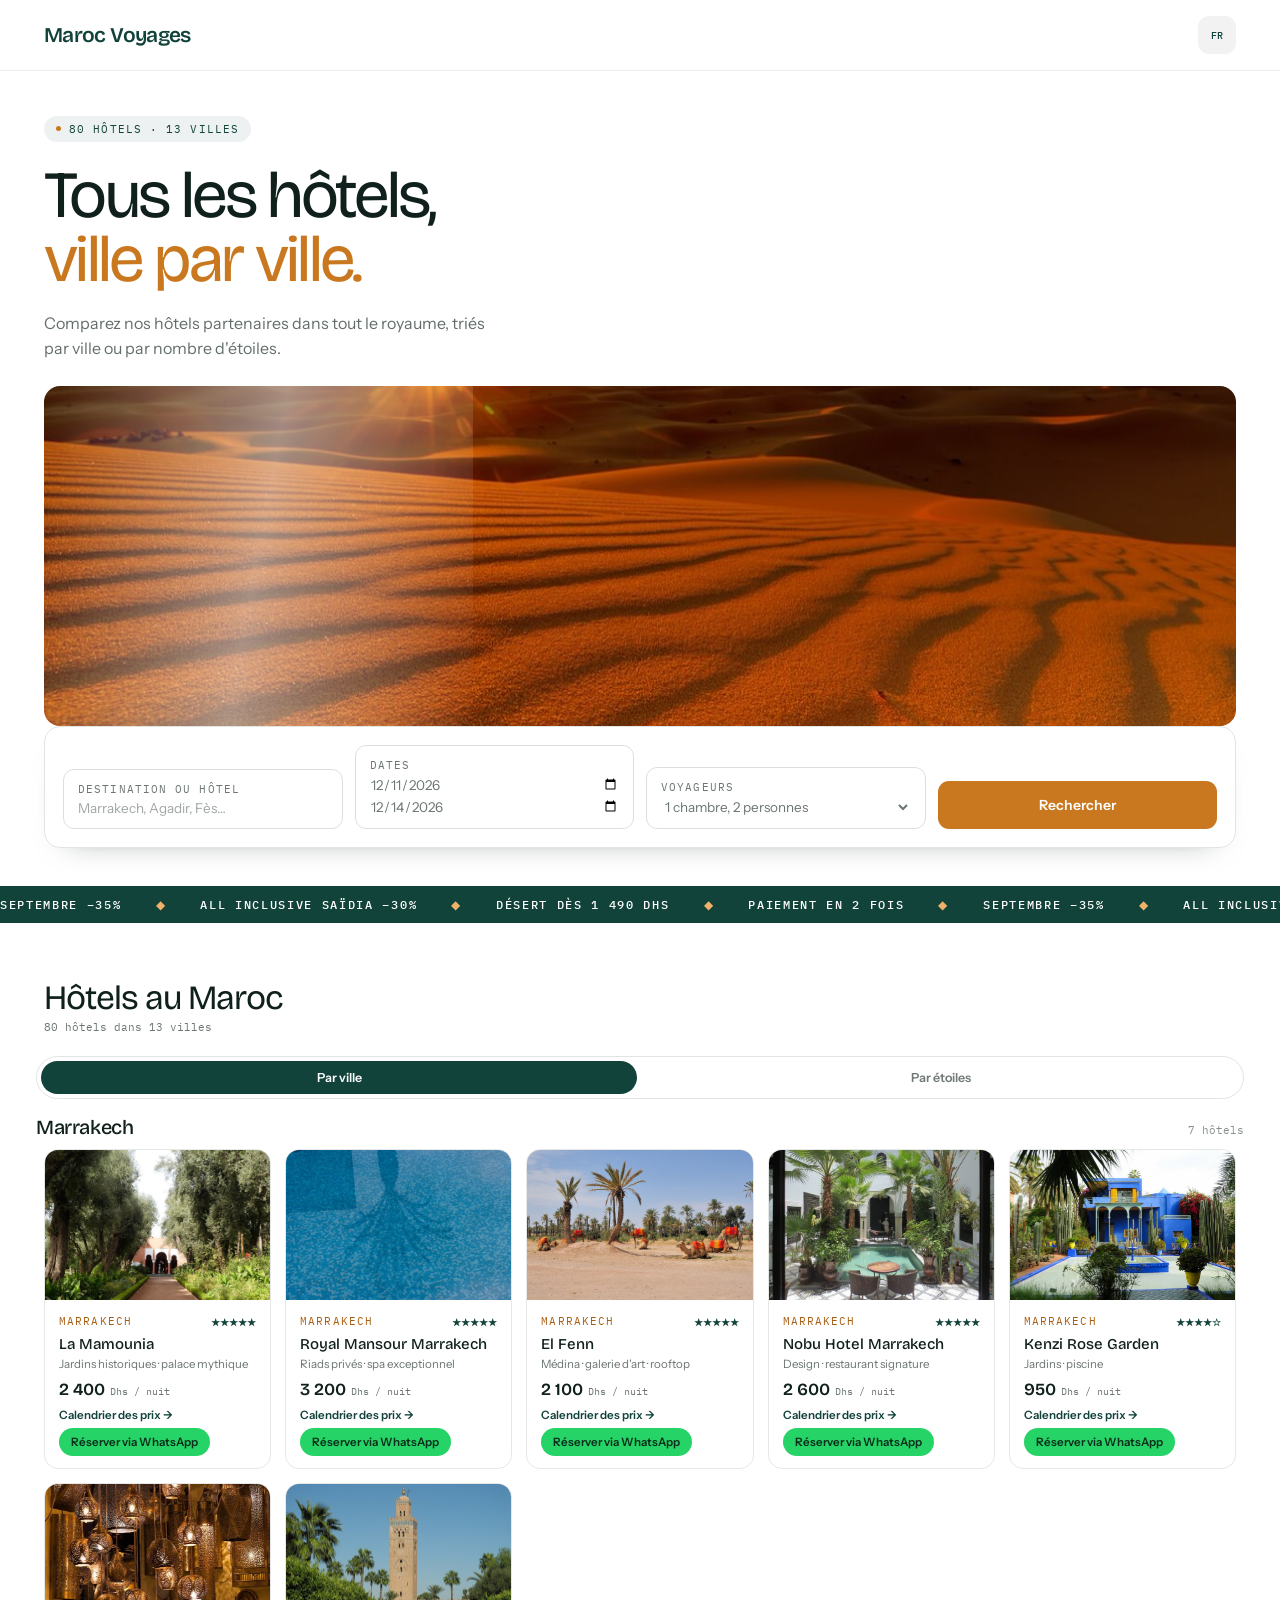
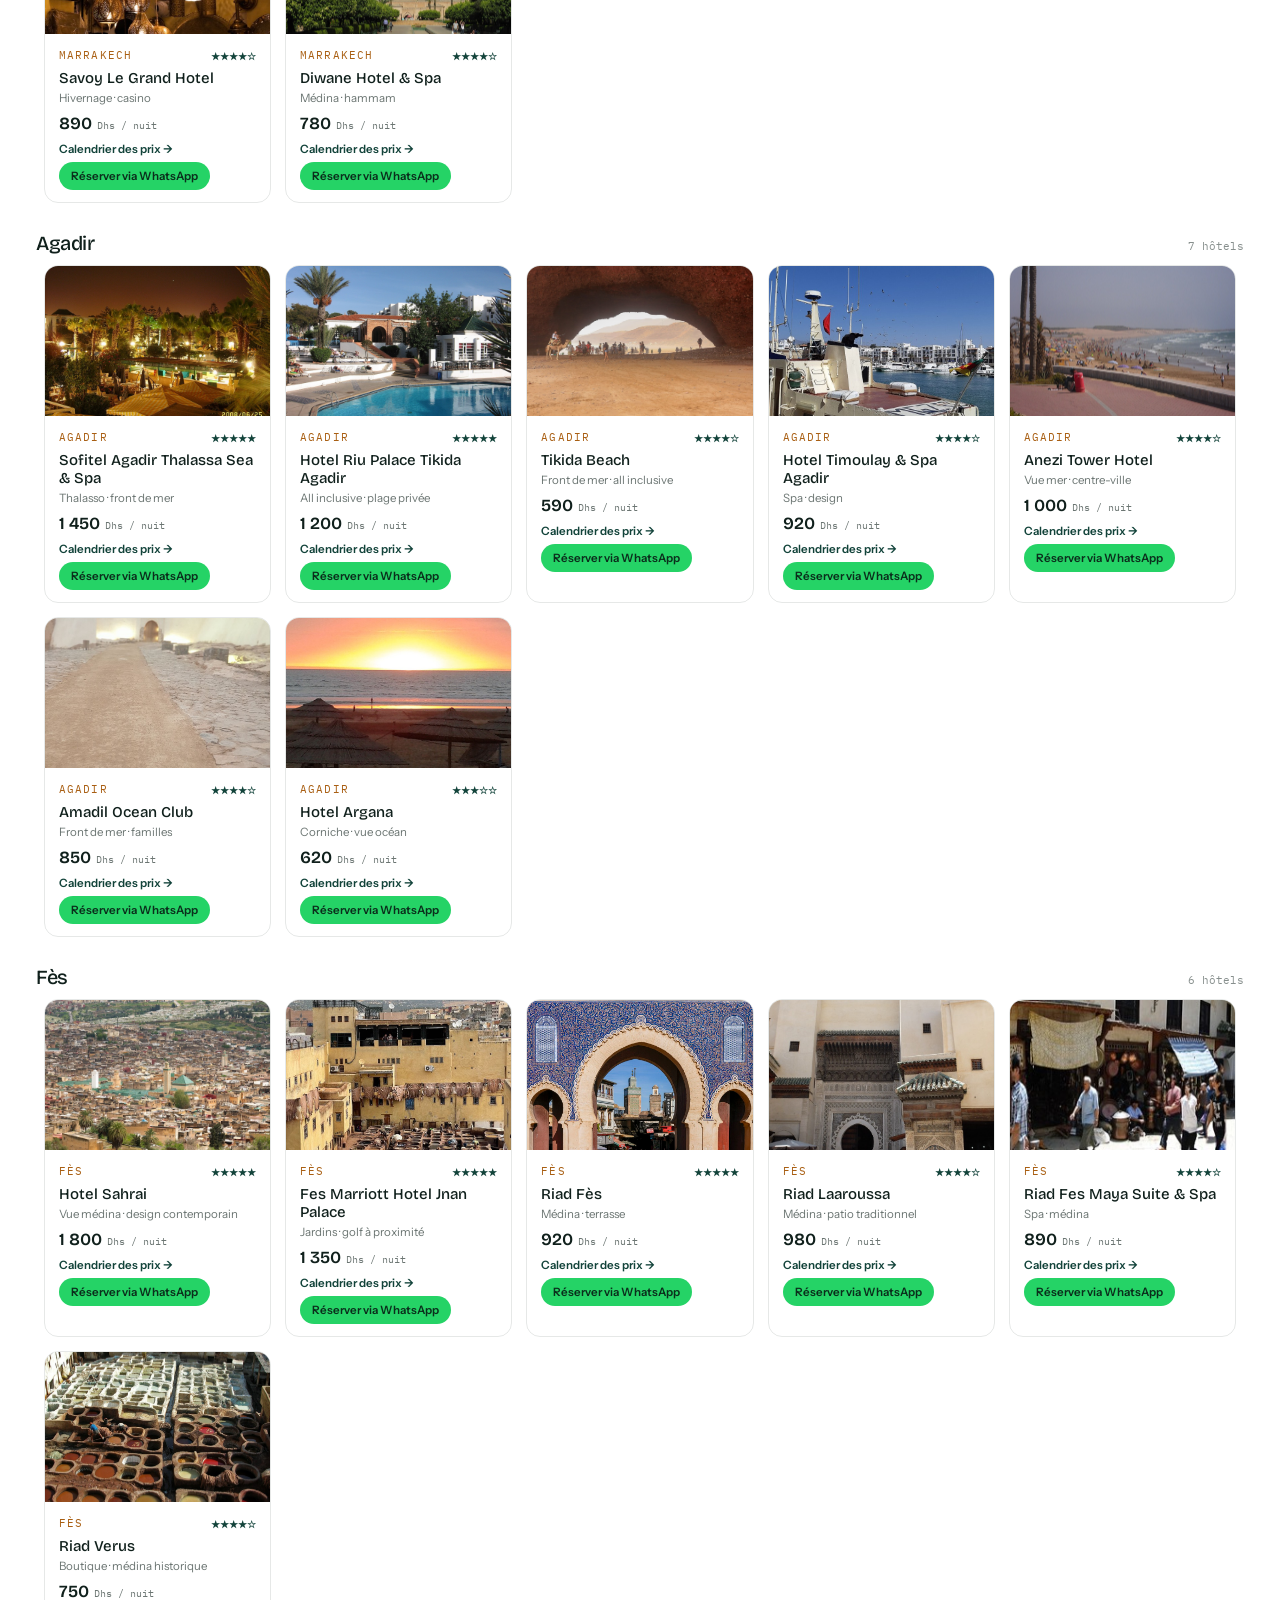
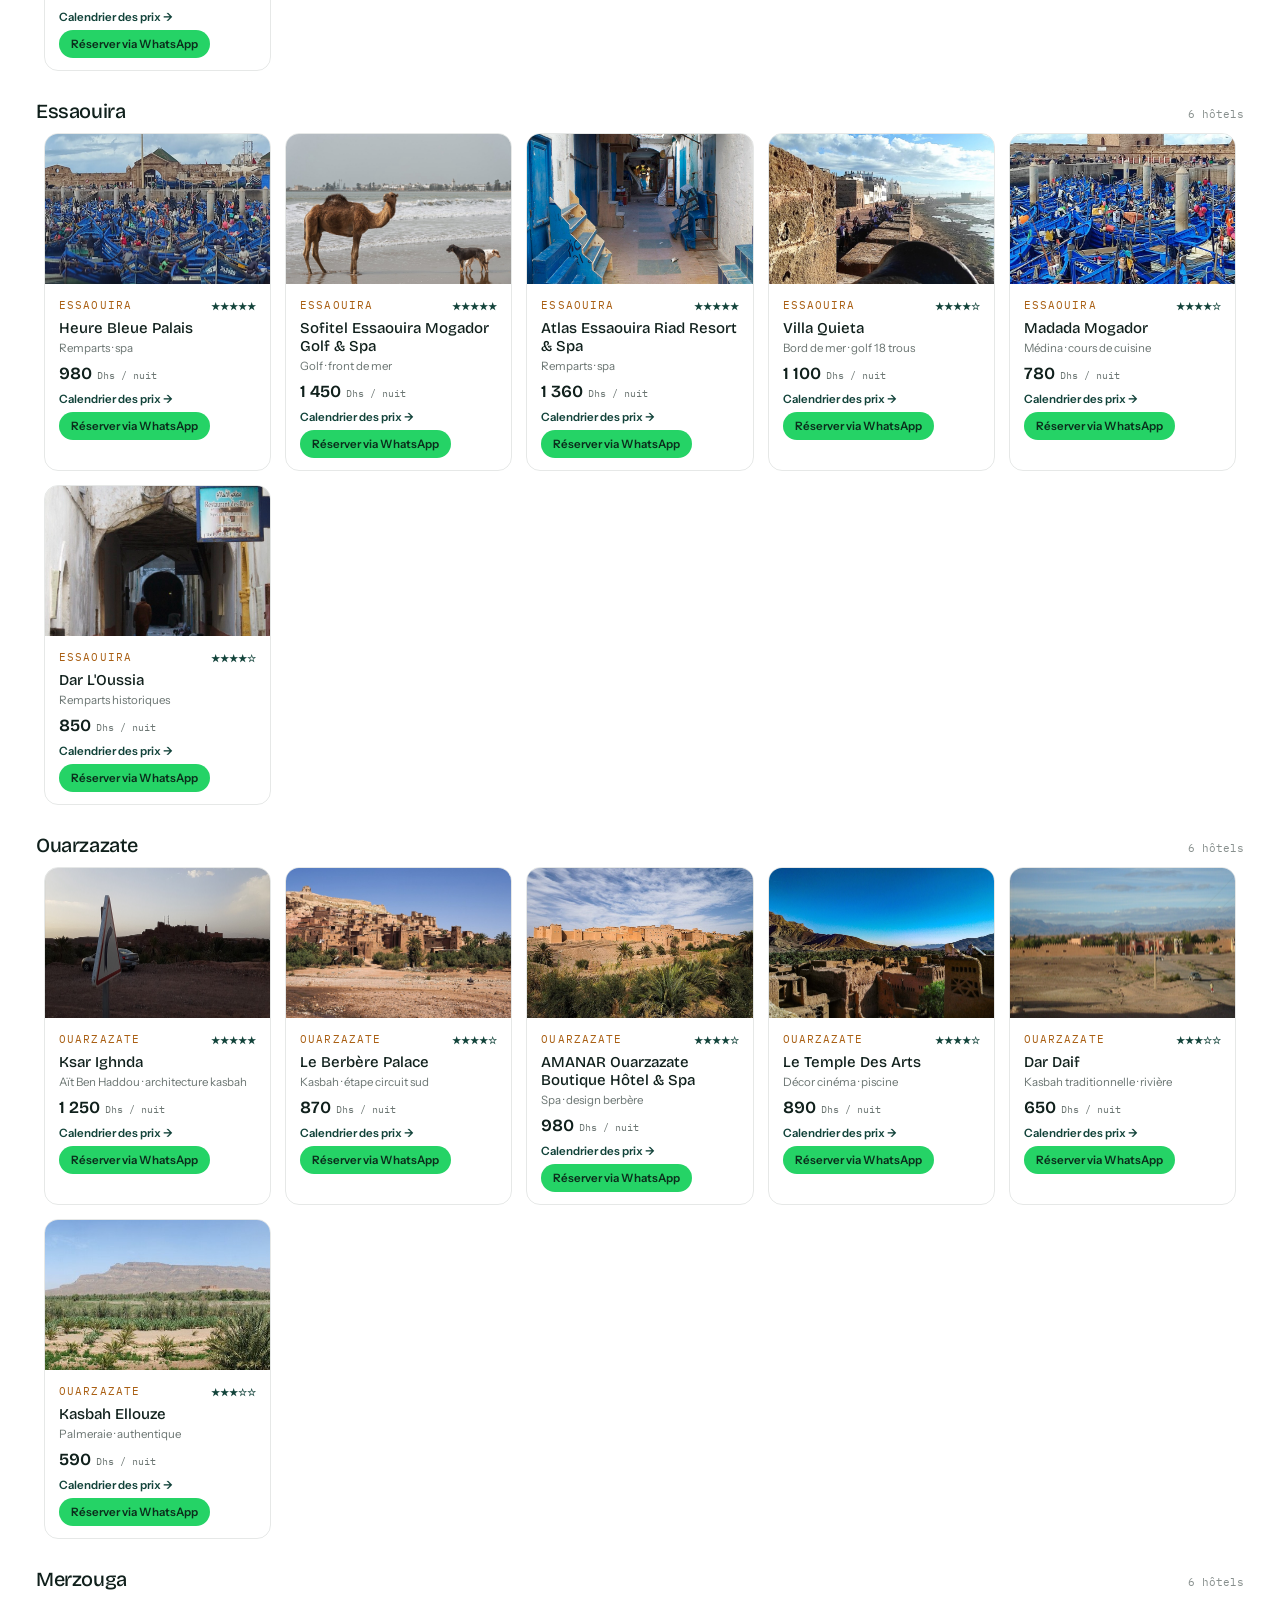
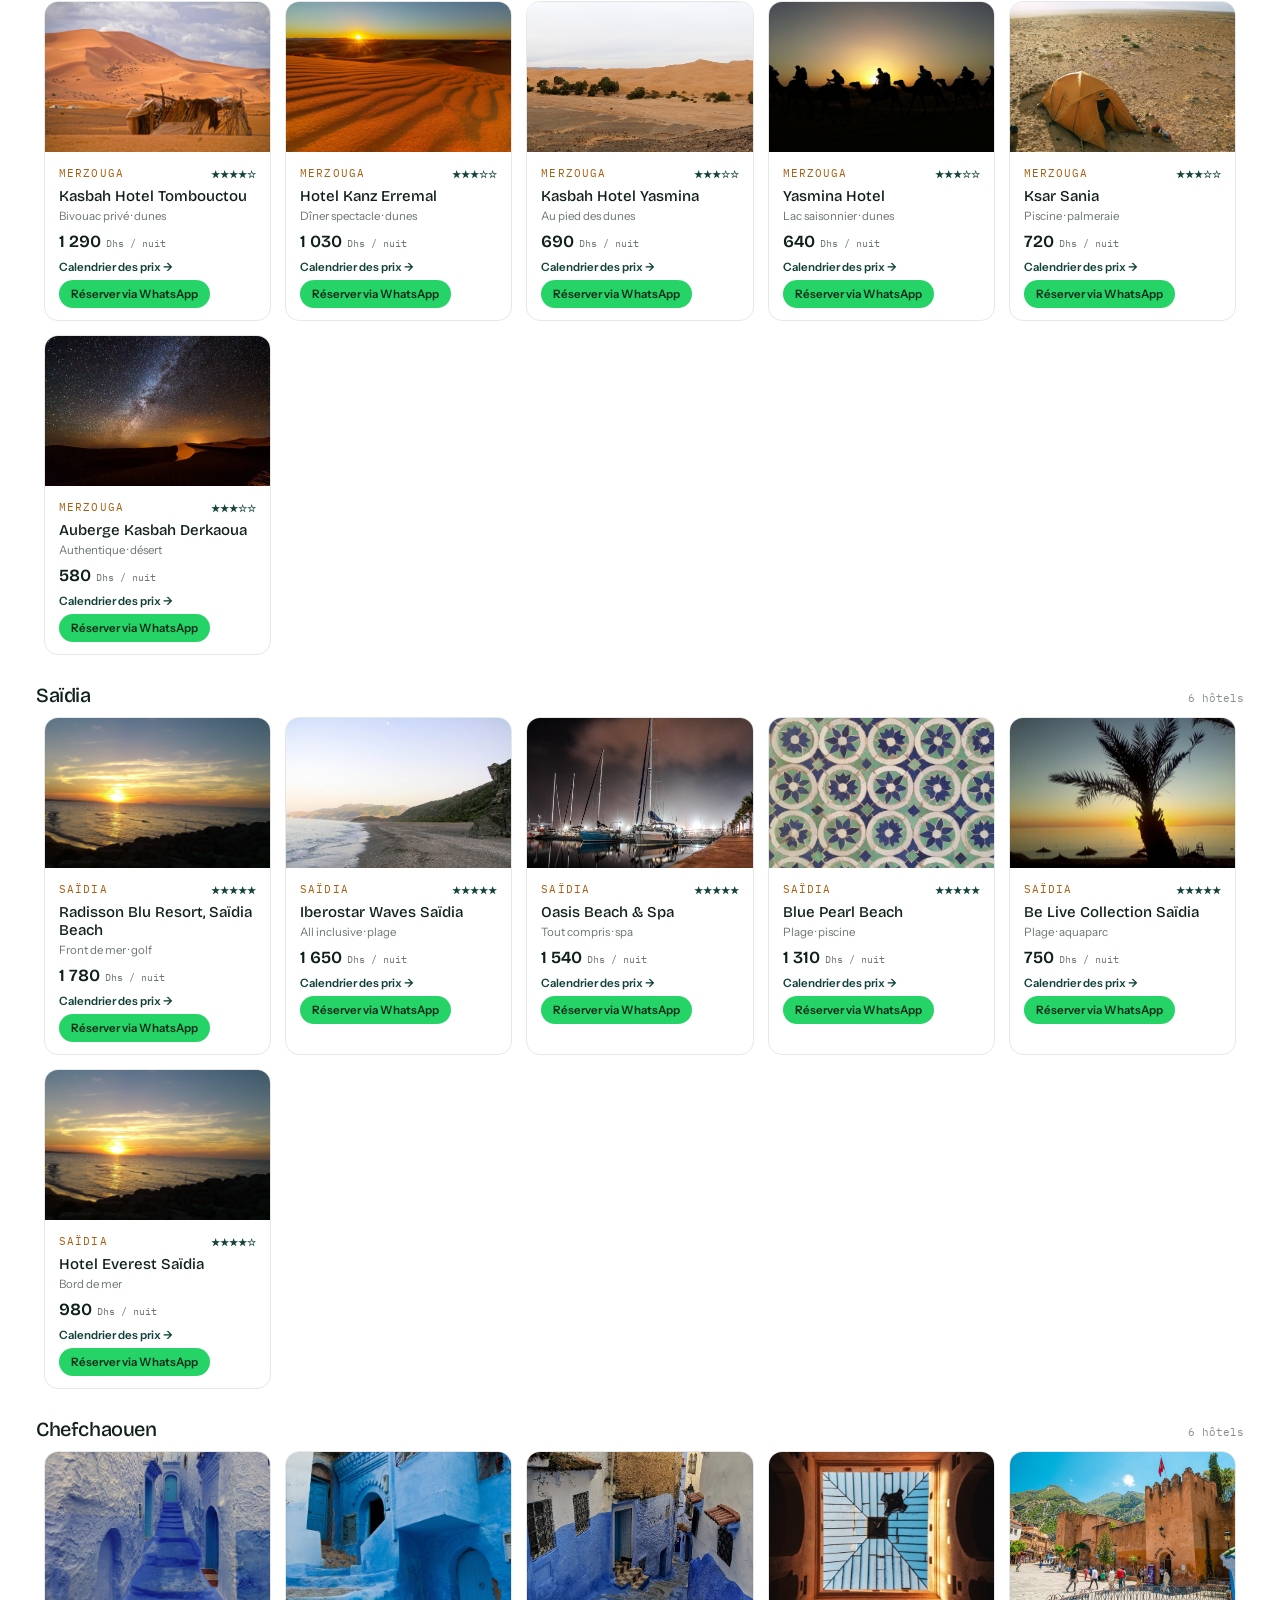
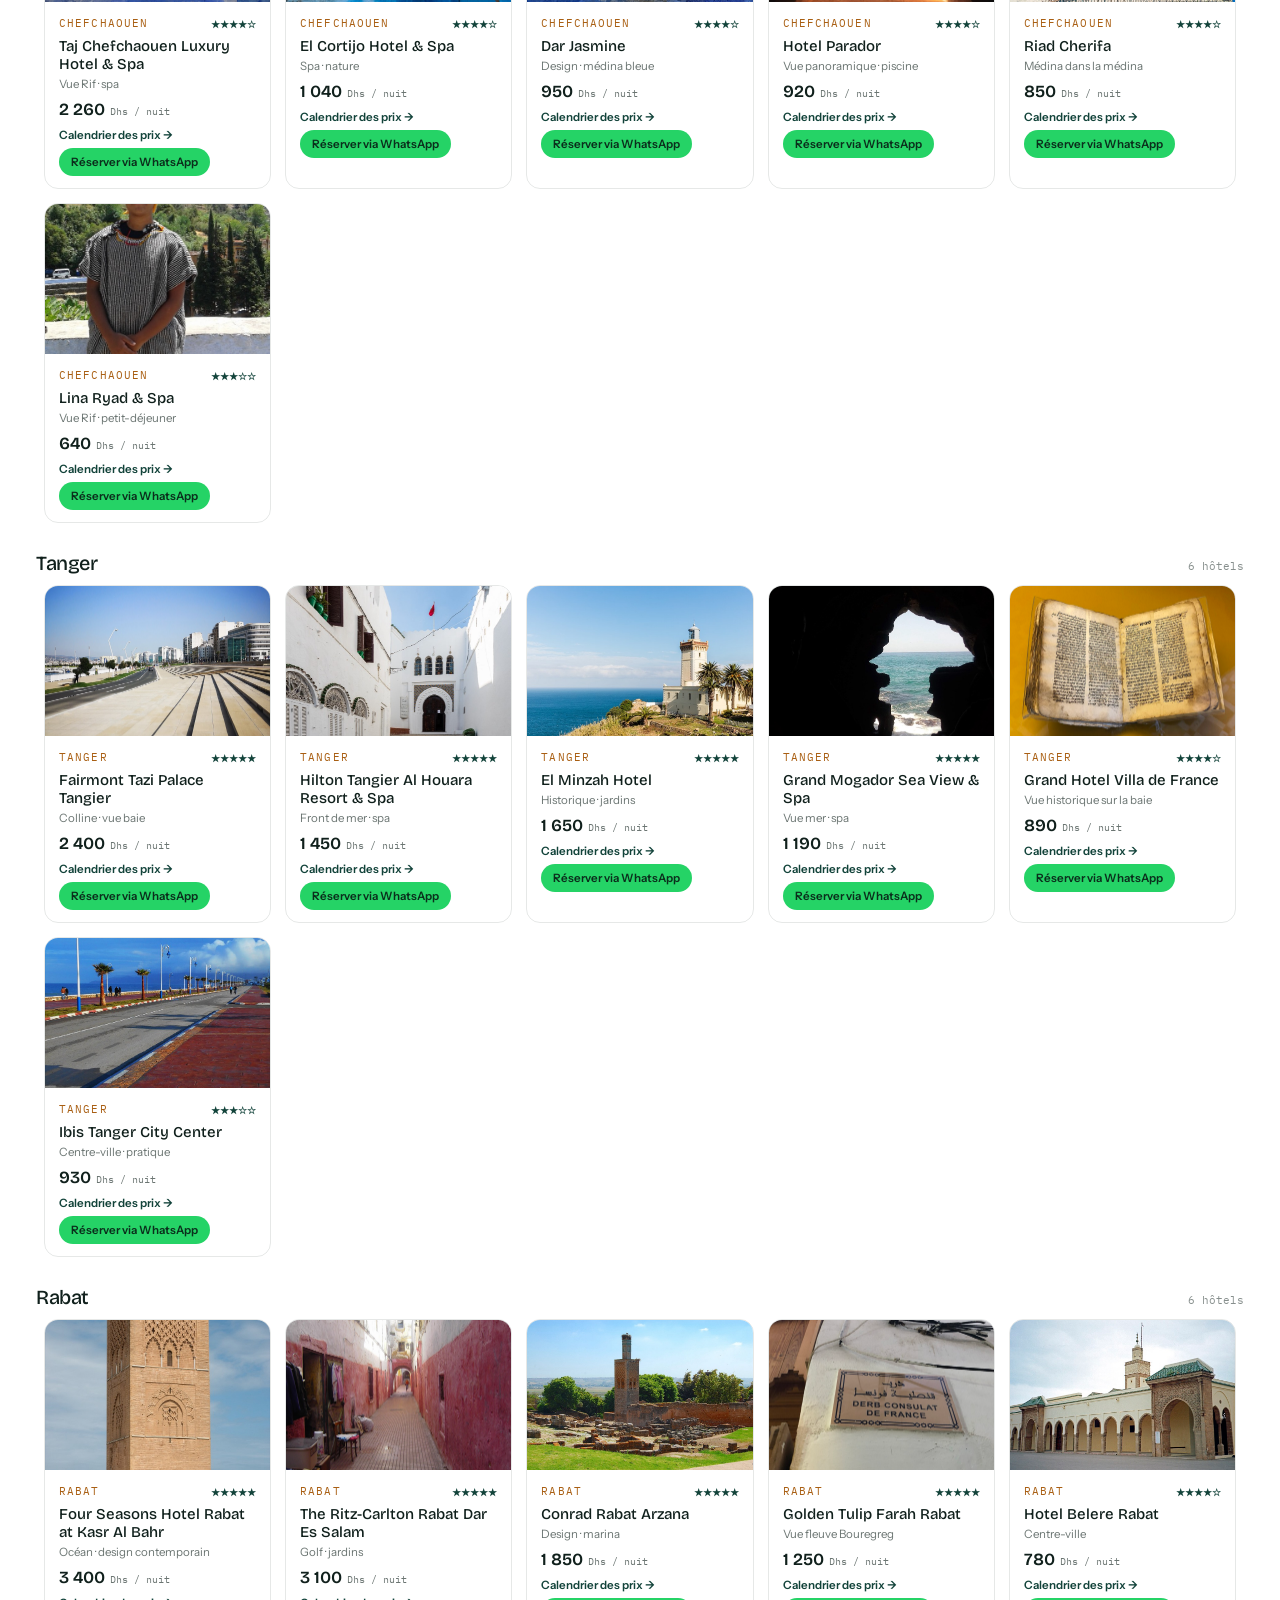
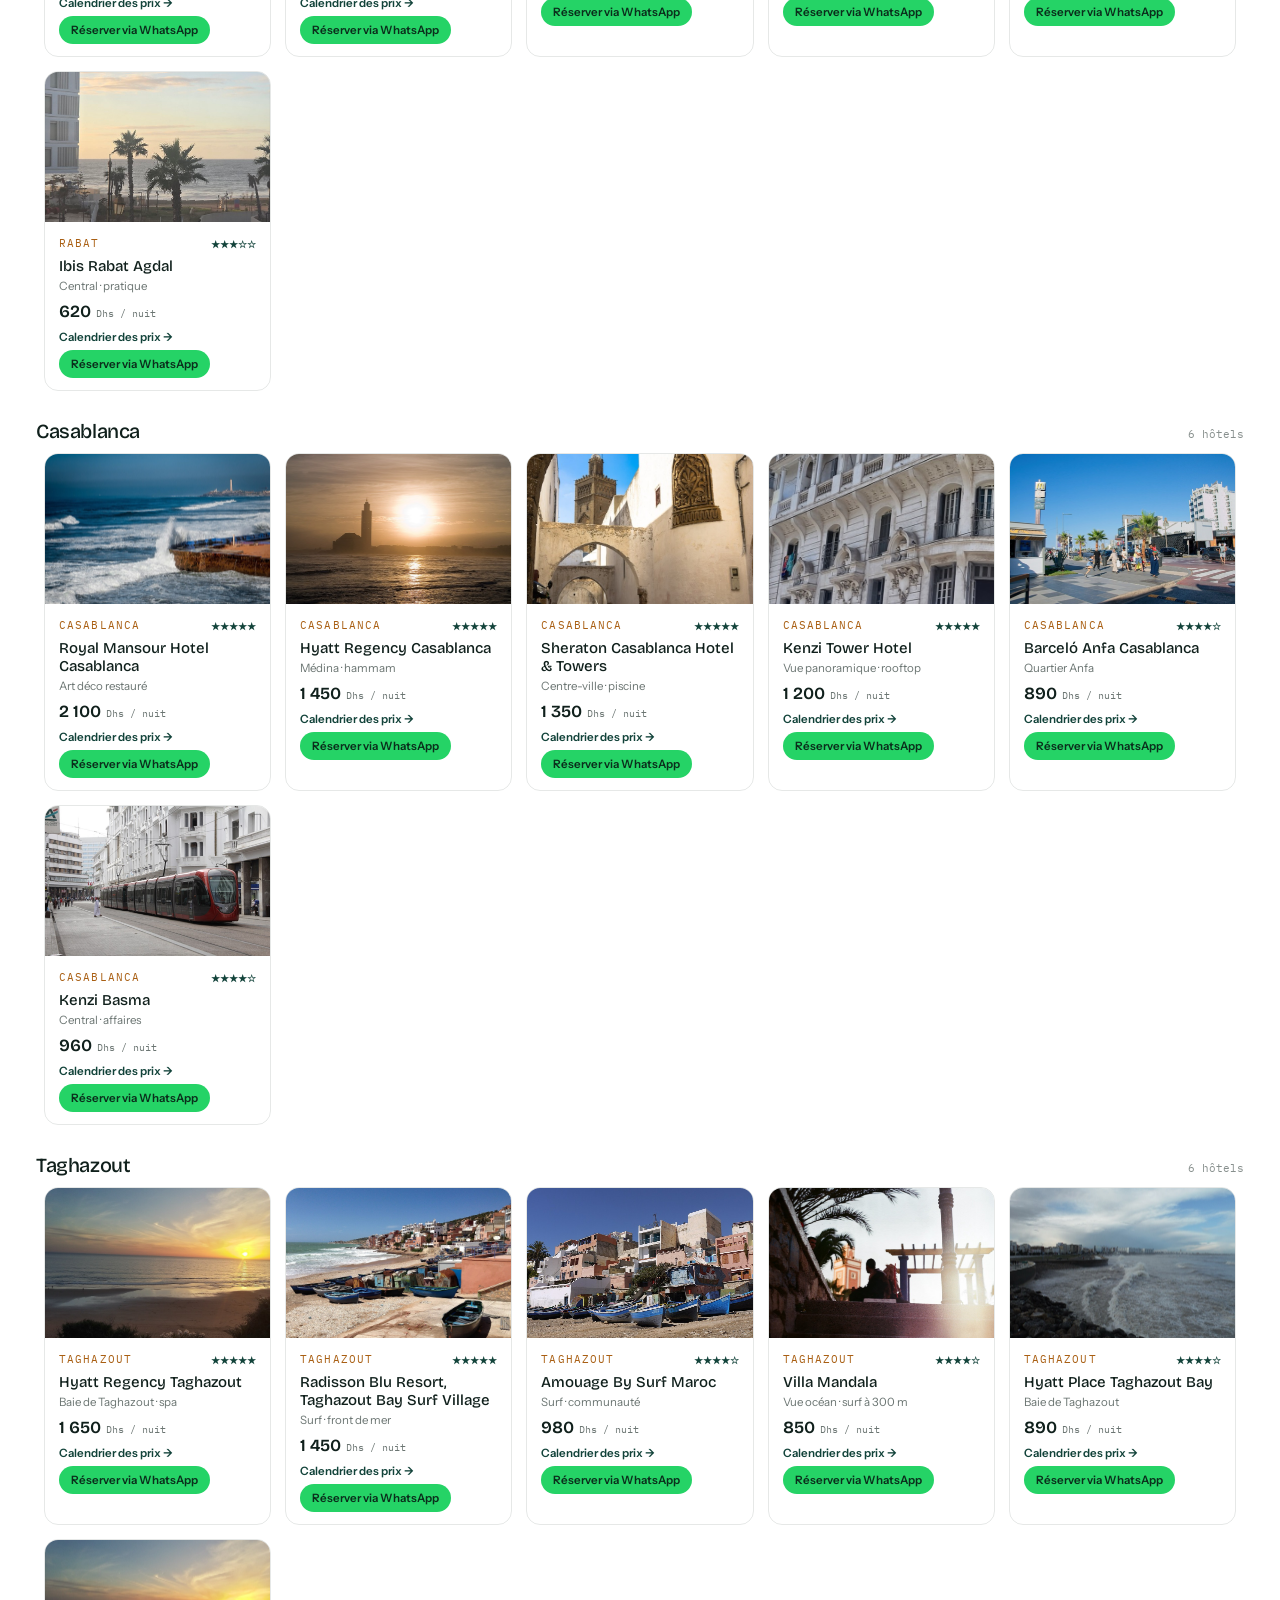
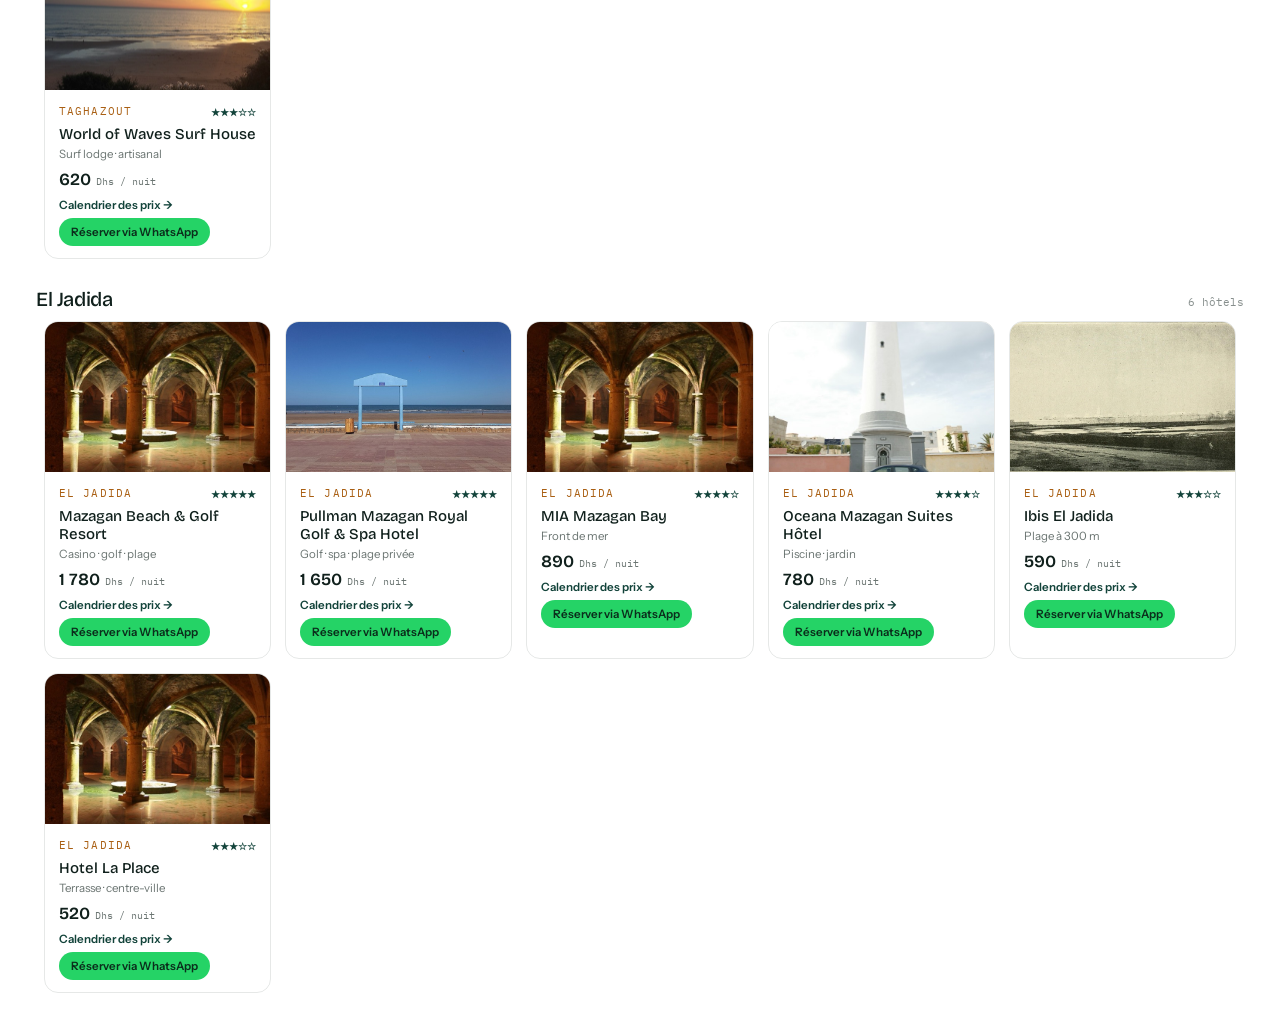
==== hotels.html @ e3467383 "Add standalone hotels catalog page with WhatsApp booking New hotels.html: 80 real hotels across 13 c" ====
<!DOCTYPE html>
<html lang="fr">
<head>
<meta charset="utf-8">
<meta name="viewport" content="width=device-width, initial-scale=1">
<title>Tous les hôtels — Maroc Voyages</title>
<link rel="preconnect" href="https://fonts.googleapis.com">
<link rel="preconnect" href="https://fonts.gstatic.com" crossorigin>
<link href="https://fonts.googleapis.com/css2?family=Bricolage+Grotesque:opsz,wght@12..96,300;12..96,400;12..96,500;12..96,600&family=Instrument+Sans:wght@400;500;600&family=IBM+Plex+Mono:wght@400;500&display=swap" rel="stylesheet">
<link rel="stylesheet" href="./style.css">
</head>
<body>

<div class="page hotels-page">

  <!-- Sticky header -->
  <header class="header">
    <div class="header-row">
      <span class="brand">Maroc Voyages</span>
      <div class="lang-btn">FR</div>
    </div>
  </header>

  <!-- Hero -->
  <section class="hero">
    <div class="badge">
      <span class="dot"></span>80 HÔTELS · 13 VILLES
    </div>
    <h1 class="h1">Tous les hôtels,<br><span class="accent">ville par ville.</span></h1>
    <p class="lead">Comparez nos hôtels partenaires dans tout le royaume, triés par ville ou par nombre d'étoiles.</p>

    <div class="hero-media">
      <img class="ph" src="assets/photos/hero.jpg" alt="Dunes du Sahara au lever du soleil, Erg Chebbi" loading="eager">
      <div class="sheen"></div>
    </div>

    <div class="search-card">
      <div class="search-grid">
        <div class="search-fields">
          <div class="field">
            <div class="label">DESTINATION OU HÔTEL</div>
            <input class="value search-input" id="searchInput" type="text" placeholder="Marrakech, Agadir, Fès…" autocomplete="off">
          </div>
          <div class="field">
            <div class="label">DATES</div>
            <div class="date-range">
              <input class="value date-input" id="dateIn" type="date" aria-label="Date d'arrivée">
              <input class="value date-input" id="dateOut" type="date" aria-label="Date de départ">
            </div>
          </div>
          <div class="field">
            <div class="label">VOYAGEURS</div>
            <select class="value search-select" id="travelersSelect">
              <option value="1-1">1 chambre, 1 personne</option>
              <option value="1-2" selected>1 chambre, 2 personnes</option>
              <option value="1-3">1 chambre, 3 personnes</option>
              <option value="1-4">1 chambre, 4 personnes</option>
              <option value="2-4">2 chambres, 4 personnes</option>
              <option value="2-6">2 chambres, 6 personnes</option>
              <option value="3-6">3 chambres, 6 personnes</option>
            </select>
          </div>
        </div>
        <div class="btn-primary search-btn" id="searchBtn">Rechercher</div>
      </div>
    </div>
  </section>

  <!-- Marquee -->
  <div class="marquee">
    <div class="marquee-track">
      <span>SEPTEMBRE −35%</span><span class="dia">◆</span><span>ALL INCLUSIVE SAÏDIA −30%</span><span class="dia">◆</span><span>DÉSERT DÈS 1 490 DHS</span><span class="dia">◆</span><span>PAIEMENT EN 2 FOIS</span><span class="dia">◆</span>
      <span>SEPTEMBRE −35%</span><span class="dia">◆</span><span>ALL INCLUSIVE SAÏDIA −30%</span><span class="dia">◆</span><span>DÉSERT DÈS 1 490 DHS</span><span class="dia">◆</span><span>PAIEMENT EN 2 FOIS</span><span class="dia">◆</span>
    </div>
  </div>

  <!-- Hotels -->
  <section class="section section--flush">
    <div class="section-head section-head--col">
      <h2 class="h2 h2--tight">Hôtels au Maroc</h2>
      <span class="sub-mono" id="hotelsCount"></span>
    </div>

    <div class="sort-row">
      <div class="sort-toggle" id="sortToggle">
        <div class="sort-btn active" data-sort="city">Par ville</div>
        <div class="sort-btn" data-sort="stars">Par étoiles</div>
      </div>
    </div>

    <div id="hotelsContainer"></div>
  </section>

  <!-- Price calendar modal -->
  <div class="cal-overlay" id="calOverlay" hidden>
    <div class="cal-modal">
      <div class="cal-modal-top">
        <div class="cal-handle-row"><span class="cal-handle"></span></div>
        <div class="cal-header">
          <div>
            <div class="cal-hotel-name" id="calHotelName"></div>
            <div class="cal-hotel-sub" id="calHotelSub"></div>
          </div>
          <button class="sheet-close" id="calClose" aria-label="Fermer">×</button>
        </div>
        <div class="cal-legend">
          <span><i class="cal-dot low"></i>Bas</span>
          <span><i class="cal-dot mid"></i>Normal</span>
          <span><i class="cal-dot high"></i>Haut</span>
        </div>
        <div class="cal-hint">Touchez une date pour réserver via WhatsApp</div>
      </div>
      <div class="cal-body" id="calBody"></div>
    </div>
  </div>

</div>

<script src="./hotels.js"></script>
</body>
</html>
---- style.css ----
:root {
  --ink: #10201c;
  --green: #12433a;
  --orange: #c9781f;
  --orange-deep: #a95f13;
  --orange-light: #f0b268;
  --whatsapp: #25d366;
  --whatsapp-ink: #0b2e1c;
  --sand: #f6f4ef;
  --footer-bg: #10201c;
}

* { box-sizing: border-box; }

.desktop-only { display: none; }

body {
  margin: 0;
  background: #fff;
  font-family: 'Instrument Sans', system-ui, sans-serif;
  color: var(--ink);
  -webkit-font-smoothing: antialiased;
}

::-webkit-scrollbar { display: none; }

a { color: var(--green); text-decoration: none; }
a:hover { color: var(--orange); }

@keyframes mqx { from { transform: translateX(0); } to { transform: translateX(-50%); } }
@keyframes sheen {
  0% { transform: translateX(-130%) skewX(-16deg); opacity: 0; }
  20% { opacity: .8; }
  55%, 100% { transform: translateX(150%) skewX(-16deg); opacity: 0; }
}
@keyframes pulsedot { 0%, 100% { opacity: .25; } 50% { opacity: 1; } }
@keyframes sheetup { from { transform: translateY(100%); } to { transform: translateY(0); } }

.page {
  max-width: 430px;
  margin: 0 auto;
  min-height: 100vh;
  position: relative;
  padding-bottom: 76px;
  overflow-x: hidden;
}

/* ---------- photo tiles ---------- */
.ph {
  width: 100%;
  height: 100%;
  object-fit: cover;
  display: block;
  background: #e4dbc7;
}

/* ---------- header ---------- */
.header {
  position: sticky;
  top: 0;
  z-index: 30;
  background: rgba(255, 255, 255, .95);
  backdrop-filter: blur(14px);
  border-bottom: 1px solid rgba(16, 32, 28, .08);
}
.header-row {
  display: flex;
  align-items: center;
  justify-content: space-between;
  padding: 12px 16px;
}
.icon-btn {
  width: 38px;
  height: 38px;
  border-radius: 11px;
  background: rgba(16, 32, 28, .06);
  border: 0;
  display: flex;
  flex-direction: column;
  gap: 4px;
  align-items: center;
  justify-content: center;
  cursor: pointer;
  padding: 0;
}
.icon-btn span {
  width: 16px;
  height: 1.5px;
  background: var(--ink);
  display: block;
}
.brand {
  font: 600 17px 'Bricolage Grotesque', sans-serif;
  letter-spacing: -.03em;
  color: var(--green);
}
.lang-btn {
  width: 38px;
  height: 38px;
  border-radius: 11px;
  background: rgba(16, 32, 28, .06);
  display: flex;
  align-items: center;
  justify-content: center;
  font: 500 10px 'IBM Plex Mono', monospace;
  color: var(--green);
}
.nav-panel {
  padding: 4px 16px 16px;
  display: flex;
  flex-direction: column;
  gap: 2px;
  border-top: 1px solid rgba(16, 32, 28, .07);
}
.nav-panel[hidden] { display: none; }
.nav-item {
  display: flex;
  justify-content: space-between;
  align-items: center;
  padding: 14px 0;
  border-bottom: 1px solid rgba(16, 32, 28, .07);
  cursor: pointer;
}
.nav-item span.label { font: 500 16px 'Bricolage Grotesque', sans-serif; }
.nav-item span.n { font: 400 11px 'IBM Plex Mono', monospace; color: var(--orange); }
.nav-phone-row { display: flex; gap: 8px; padding-top: 14px; }
.nav-phone {
  flex: 1;
  text-align: center;
  padding: 13px;
  border-radius: 12px;
  background: var(--green);
  color: #fff;
  font: 600 13px 'Instrument Sans', sans-serif;
}

/* ---------- hero ---------- */
.hero { padding: 22px 16px 18px; }
.badge {
  display: inline-flex;
  align-items: center;
  gap: 8px;
  padding: 6px 12px;
  border-radius: 999px;
  background: rgba(18, 67, 58, .07);
  font: 400 11px 'IBM Plex Mono', monospace;
  letter-spacing: .1em;
  color: var(--green);
  margin-bottom: 16px;
}
.badge .dot {
  width: 5px;
  height: 5px;
  border-radius: 50%;
  background: var(--orange);
  animation: pulsedot 2.4s ease-in-out infinite;
}
.h1 {
  font: 400 38px/1.0 'Bricolage Grotesque', sans-serif;
  letter-spacing: -.04em;
  margin: 0 0 12px;
}
.h1 .accent { color: var(--orange); }
.lead {
  font: 400 14.5px/1.6 'Instrument Sans', sans-serif;
  color: rgba(16, 32, 28, .65);
  margin: 0 0 16px;
}
.hero-media {
  height: 200px;
  border-radius: 16px;
  overflow: hidden;
  position: relative;
  margin-bottom: 16px;
}
.sheen {
  position: absolute;
  inset: 0;
  overflow: hidden;
  pointer-events: none;
  border-radius: 16px;
}
.sheen::before {
  content: '';
  position: absolute;
  top: 0;
  bottom: 0;
  width: 36%;
  background: linear-gradient(100deg, transparent, rgba(255, 255, 255, .5), transparent);
  animation: sheen 9s ease-in-out infinite;
}

.search-card {
  border: 1px solid rgba(16, 32, 28, .12);
  border-radius: 16px;
  padding: 14px;
  box-shadow: 0 14px 30px -24px rgba(16, 32, 28, .5);
}
.tabs {
  display: flex;
  gap: 6px;
  margin-bottom: 12px;
  overflow-x: auto;
}
.tab {
  flex: none;
  padding: 10px 16px;
  border-radius: 999px;
  cursor: pointer;
  white-space: nowrap;
  font: 600 12.5px 'Instrument Sans', sans-serif;
  background: rgba(16, 32, 28, .06);
  color: rgba(16, 32, 28, .65);
}
.tab.active { background: var(--green); color: #fff; }
.search-grid { display: block; }
.search-fields {
  display: grid;
  grid-template-columns: 1fr 1fr;
  gap: 8px;
  margin-bottom: 12px;
}
.search-fields .field:first-child { grid-column: 1 / -1; }
.field {
  padding: 12px 14px;
  border: 1px solid rgba(16, 32, 28, .14);
  border-radius: 11px;
}
.field .label {
  font: 400 11px 'IBM Plex Mono', monospace;
  letter-spacing: .1em;
  color: rgba(16, 32, 28, .62);
  margin-bottom: 4px;
}
.field .value {
  font: 400 13.5px 'Instrument Sans', sans-serif;
  color: rgba(16, 32, 28, .62);
  min-width: 0;
}
.search-fields .field:not(:first-child) .value { font-size: 12.5px; }
.btn-primary {
  padding: 15px;
  border-radius: 11px;
  background: var(--green);
  color: #fff;
  font: 600 14px 'Instrument Sans', sans-serif;
  text-align: center;
  cursor: pointer;
}
.search-btn { background: var(--orange); }

.quick-row { display: block; }
.quick-label { display: none; }
.quick-scroll {
  display: flex;
  gap: 8px;
  overflow-x: auto;
  padding: 14px 0 0;
}
.quick-chip {
  flex: none;
  padding: 8px 13px;
  border: 1px solid rgba(16, 32, 28, .12);
  border-radius: 999px;
  font: 400 12px 'Instrument Sans', sans-serif;
  white-space: nowrap;
}

/* ---------- marquee ---------- */
.marquee { overflow: hidden; background: var(--green); padding: 11px 0; }
.marquee-track {
  display: flex;
  width: 200%;
  animation: mqx 22s linear infinite;
  font: 500 11px 'IBM Plex Mono', monospace;
  letter-spacing: .12em;
  color: #fff;
  white-space: nowrap;
  align-items: center;
}
.marquee-track span { padding-right: 26px; }
.marquee-track span.dia { color: var(--orange-light); }

/* ---------- generic sections ---------- */
.section { padding: 28px 16px 8px; }
.section--flush { padding: 28px 0 8px; }
.kicker {
  font: 400 11px 'IBM Plex Mono', monospace;
  letter-spacing: .16em;
  color: var(--orange-deep);
  margin-bottom: 10px;
}
.kicker--muted { color: rgba(16, 32, 28, .62); letter-spacing: .14em; margin-bottom: 12px; }
.h2 {
  font: 400 28px/1.1 'Bricolage Grotesque', sans-serif;
  letter-spacing: -.03em;
  margin: 0 0 8px;
}
.h2--tight { font-size: 26px; margin: 0; }
.h2--news { font-size: 24px; line-height: 1.15; margin: 0 0 6px; }
.body-text {
  font: 400 13.5px/1.6 'Instrument Sans', sans-serif;
  color: rgba(16, 32, 28, .62);
  margin: 0 0 16px;
}
.section-head {
  display: flex;
  justify-content: space-between;
  align-items: baseline;
  padding: 0 16px 14px;
}
.section-head--col { flex-direction: column; align-items: flex-start; }
.arrow-mono { font: 400 11px 'IBM Plex Mono', monospace; color: rgba(16, 32, 28, .62); }
.sub-mono { font: 400 11px 'IBM Plex Mono', monospace; color: rgba(16, 32, 28, .62); margin-top: 4px; }

/* ---------- menu list (par où commencer) ---------- */
.menu-list { display: flex; flex-direction: column; gap: 8px; }
.menu-item {
  display: flex;
  align-items: center;
  gap: 14px;
  padding: 16px;
  border: 1px solid rgba(16, 32, 28, .12);
  border-radius: 14px;
  cursor: pointer;
  transition: background .15s;
}
.menu-item:active { background: var(--sand); }
.menu-item .n { font: 400 11px 'IBM Plex Mono', monospace; color: var(--orange); }
.menu-item .info { flex: 1; min-width: 0; }
.menu-item .title { font: 500 17px 'Bricolage Grotesque', sans-serif; margin-bottom: 3px; }
.menu-item .sub { font: 400 11.5px 'Instrument Sans', sans-serif; color: rgba(16, 32, 28, .62); }
.menu-item .arrow { font: 400 15px 'Instrument Sans', sans-serif; color: var(--green); }
.menu-item .arrow.arrow-desktop { display: none; }

/* ---------- horizontal scrollers ---------- */
.hscroll {
  display: flex;
  gap: 12px;
  overflow-x: auto;
  padding: 0 16px 4px;
  scroll-snap-type: x mandatory;
}
.hscroll--tight { gap: 10px; }

.offer-card {
  flex: none;
  width: 250px;
  scroll-snap-align: start;
  border: 1px solid rgba(16, 32, 28, .1);
  border-radius: 16px;
  overflow: hidden;
}
.offer-card .media { height: 150px; position: relative; }
.offer-badge {
  position: absolute;
  top: 10px;
  left: 10px;
  padding: 5px 10px;
  border-radius: 999px;
  background: var(--orange-deep);
  color: #fff;
  font: 600 11px 'IBM Plex Mono', monospace;
}
.offer-card .body { padding: 14px; }
.offer-card .title { font: 500 16px 'Bricolage Grotesque', sans-serif; margin-bottom: 5px; }
.offer-card .sub { font: 400 12px/1.45 'Instrument Sans', sans-serif; color: rgba(16, 32, 28, .6); margin-bottom: 10px; }
.offer-card .price-row { font: 400 11px 'IBM Plex Mono', monospace; color: rgba(16, 32, 28, .62); }
.offer-card .price { font: 600 15px 'Bricolage Grotesque', sans-serif; color: var(--ink); }

/* ---------- hotel list ---------- */
.hotel-list { display: flex; flex-direction: column; gap: 10px; padding: 0 16px; }
.hotel-card {
  display: grid;
  grid-template-columns: 108px minmax(0, 1fr);
  border: 1px solid rgba(16, 32, 28, .1);
  border-radius: 14px;
  overflow: hidden;
}
.hotel-card .media { position: relative; min-height: 104px; }
.hotel-card .body { padding: 12px 14px; }
.hotel-card .top-row { display: flex; justify-content: space-between; align-items: center; margin-bottom: 5px; }
.hotel-card .city { font: 400 11px 'IBM Plex Mono', monospace; letter-spacing: .1em; color: var(--orange-deep); }
.hotel-card .stars { font: 600 9.5px 'IBM Plex Mono', monospace; color: var(--green); }
.hotel-card .name { font: 500 15px/1.2 'Bricolage Grotesque', sans-serif; margin-bottom: 4px; }
.hotel-card .tag { font: 400 11.5px 'Instrument Sans', sans-serif; color: rgba(16, 32, 28, .62); margin-bottom: 8px; }
.hotel-card .price-row { display: flex; align-items: baseline; gap: 5px; }
.hotel-card .price { font: 600 17px 'Bricolage Grotesque', sans-serif; }
.hotel-card .unit { font: 400 10px 'IBM Plex Mono', monospace; color: rgba(16, 32, 28, .62); }
.hotel-actions { margin-top: 8px; display: flex; flex-direction: column; gap: 6px; }
.hotel-cta {
  font: 600 11.5px 'Instrument Sans', sans-serif;
  color: var(--green);
  cursor: pointer;
}
.hotel-cta:hover { color: var(--orange); }
.hotel-book {
  font: 600 11.5px 'Instrument Sans', sans-serif;
  color: var(--whatsapp-ink);
  background: var(--whatsapp);
  border-radius: 999px;
  padding: 7px 12px;
  text-align: center;
  cursor: pointer;
  width: fit-content;
}
.hotel-book:hover { filter: brightness(1.05); }

/* ---------- stays ---------- */
.stay-card {
  flex: none;
  width: 230px;
  scroll-snap-align: start;
  border: 1px solid rgba(16, 32, 28, .1);
  border-radius: 16px;
  overflow: hidden;
}
.stay-card .media { height: 140px; }
.stay-card .body { padding: 14px; }
.stay-card .city { font: 400 11px 'IBM Plex Mono', monospace; letter-spacing: .1em; color: var(--orange-deep); margin-bottom: 5px; }
.stay-card .name { font: 500 15px/1.2 'Bricolage Grotesque', sans-serif; margin-bottom: 5px; }
.stay-card .tag { font: 400 11.5px/1.45 'Instrument Sans', sans-serif; color: rgba(16, 32, 28, .62); margin-bottom: 9px; }
.stay-card .price { font: 600 15px 'Bricolage Grotesque', sans-serif; }
.stay-card .price .unit { font: 400 10px 'IBM Plex Mono', monospace; color: rgba(16, 32, 28, .62); }

/* ---------- trips ---------- */
.trip-list { display: flex; flex-direction: column; gap: 12px; padding: 0 16px; }
.trip-card { border: 1px solid rgba(16, 32, 28, .1); border-radius: 16px; overflow: hidden; }
.trip-card .media { height: 165px; position: relative; }
.trip-scrim {
  position: absolute;
  inset: 0;
  background: linear-gradient(180deg, transparent 45%, rgba(16, 32, 28, .78));
  pointer-events: none;
}
.trip-media-caption {
  position: absolute;
  bottom: 12px;
  left: 14px;
  right: 14px;
  pointer-events: none;
}
.trip-media-caption .dur { font: 400 10px 'IBM Plex Mono', monospace; letter-spacing: .12em; color: rgba(255, 255, 255, .8); margin-bottom: 4px; }
.trip-media-caption .name { font: 500 19px/1.15 'Bricolage Grotesque', sans-serif; color: #fff; }
.trip-card .body { padding: 14px; }
.trip-card .route { font: 400 12.5px/1.6 'Instrument Sans', sans-serif; color: rgba(16, 32, 28, .6); margin-bottom: 10px; }
.trip-chips { display: flex; gap: 6px; overflow-x: auto; margin-bottom: 12px; }
.trip-chip {
  flex: none;
  padding: 5px 10px;
  border-radius: 999px;
  background: rgba(18, 67, 58, .07);
  font: 400 10.5px 'IBM Plex Mono', monospace;
  color: var(--green);
  white-space: nowrap;
}
.trip-footer { display: flex; justify-content: space-between; align-items: center; }
.trip-price { font: 600 18px 'Bricolage Grotesque', sans-serif; }
.trip-price .unit { font: 400 10px 'IBM Plex Mono', monospace; color: rgba(16, 32, 28, .62); }
.trip-cta {
  padding: 10px 16px;
  border-radius: 999px;
  background: var(--green);
  color: #fff;
  font: 600 12px 'Instrument Sans', sans-serif;
  cursor: pointer;
}

/* ---------- activities ---------- */
.act-card {
  flex: none;
  width: 160px;
  scroll-snap-align: start;
  border: 1px solid rgba(16, 32, 28, .1);
  border-radius: 14px;
  overflow: hidden;
}
.act-card .media { height: 100px; }
.act-card .body { padding: 12px; }
.act-card .name { font: 500 13.5px/1.25 'Bricolage Grotesque', sans-serif; margin-bottom: 5px; }
.act-card .meta { font: 400 11px 'IBM Plex Mono', monospace; color: rgba(16, 32, 28, .62); }

/* ---------- atlas+ ---------- */
.atlas { margin: 28px 0 0; background: var(--sand); padding: 28px 16px; }
.perks-grid { display: grid; grid-template-columns: 1fr 1fr; gap: 8px; margin-bottom: 16px; }
.perk { min-width: 0; background: #fff; border-radius: 12px; padding: 13px; }
.perk .t { font: 600 13.5px 'Bricolage Grotesque', sans-serif; margin-bottom: 4px; }
.perk .d { font: 400 11px/1.45 'Instrument Sans', sans-serif; color: rgba(16, 32, 28, .62); }

/* ---------- theme grid ---------- */
.theme-grid { display: grid; grid-template-columns: 1fr 1fr; gap: 8px; padding: 0 16px; }
.theme-tile { position: relative; height: 120px; border-radius: 14px; overflow: hidden; min-width: 0; }
.theme-scrim {
  position: absolute;
  inset: 0;
  background: linear-gradient(180deg, rgba(16, 32, 28, .1), rgba(16, 32, 28, .74));
  pointer-events: none;
}
.theme-caption { position: absolute; bottom: 10px; left: 12px; right: 12px; pointer-events: none; }
.theme-caption .name { font: 500 14px/1.15 'Bricolage Grotesque', sans-serif; color: #fff; margin-bottom: 3px; }
.theme-caption .deal { font: 400 10px 'IBM Plex Mono', monospace; color: var(--orange-light); }

/* ---------- destinations + newsletter ---------- */
.dest-pills { display: flex; flex-wrap: wrap; gap: 7px; margin-bottom: 26px; }
.dest-pill {
  padding: 7px 12px;
  border: 1px solid rgba(16, 32, 28, .12);
  border-radius: 999px;
  font: 400 12px 'Instrument Sans', sans-serif;
}
.newsletter { display: flex; flex-direction: column; gap: 8px; }
.input-fake {
  padding: 14px 16px;
  border: 1px solid rgba(16, 32, 28, .16);
  border-radius: 11px;
  font: 400 13.5px 'Instrument Sans', sans-serif;
  color: rgba(16, 32, 28, .6);
}

/* ---------- hotels catalog page ---------- */
.back-link {
  font: 500 13px 'Instrument Sans', sans-serif;
  color: var(--green);
  white-space: nowrap;
}
.sort-row { padding: 0 16px 16px; }
.sort-toggle {
  display: flex;
  gap: 6px;
  border: 1px solid rgba(16, 32, 28, .12);
  border-radius: 999px;
  padding: 4px;
}
.sort-btn {
  flex: 1;
  text-align: center;
  padding: 9px 12px;
  border-radius: 999px;
  cursor: pointer;
  font: 600 12.5px 'Instrument Sans', sans-serif;
  color: rgba(16, 32, 28, .6);
}
.sort-btn.active { background: var(--green); color: #fff; }
.city-group { margin-bottom: 28px; }
.city-group-head {
  display: flex;
  justify-content: space-between;
  align-items: baseline;
  padding: 0 16px 10px;
}
.city-group-title { font: 500 20px 'Bricolage Grotesque', sans-serif; margin: 0; letter-spacing: -.02em; }
.city-group-count { font: 400 11px 'IBM Plex Mono', monospace; color: rgba(16, 32, 28, .5); }
.back-footer { text-align: center; padding: 28px 16px 40px; }
.back-footer a { font: 500 13px 'Instrument Sans', sans-serif; color: rgba(16, 32, 28, .55); }

/* ---------- footer ---------- */
.footer { margin-top: 28px; background: var(--footer-bg); color: #fff; padding: 28px 16px 22px; }
.footer-brand { font: 600 17px 'Bricolage Grotesque', sans-serif; letter-spacing: -.03em; margin-bottom: 10px; }
.footer-desc { font: 400 12px/1.7 'Instrument Sans', sans-serif; color: rgba(255, 255, 255, .6); margin: 0 0 20px; }
.footer-cols { display: grid; grid-template-columns: 1fr 1fr; gap: 20px; margin-bottom: 20px; }
.footer-label { font: 400 10px 'IBM Plex Mono', monospace; letter-spacing: .16em; color: rgba(255, 255, 255, .45); margin-bottom: 10px; }
.footer-links { display: flex; flex-direction: column; gap: 8px; font: 400 12.5px 'Instrument Sans', sans-serif; color: rgba(255, 255, 255, .8); }
.footer-bottom { padding-top: 16px; border-top: 1px solid rgba(255, 255, 255, .12); font: 400 10.5px 'IBM Plex Mono', monospace; color: rgba(255, 255, 255, .45); }

/* ---------- bottom bar ---------- */
.bottom-bar-wrap {
  position: fixed;
  bottom: 0;
  left: 0;
  right: 0;
  z-index: 40;
  display: flex;
  justify-content: center;
  pointer-events: none;
}
.bottom-bar {
  width: 100%;
  max-width: 430px;
  pointer-events: auto;
  padding: 10px 16px 14px;
  background: rgba(255, 255, 255, .95);
  backdrop-filter: blur(14px);
  border-top: 1px solid rgba(16, 32, 28, .1);
  display: flex;
  gap: 8px;
}
.bottom-cta { flex: 1; padding: 14px; font-size: 13.5px; }
.wa-btn {
  width: 52px;
  border-radius: 12px;
  background: var(--whatsapp);
  display: flex;
  align-items: center;
  justify-content: center;
  font: 600 11px 'IBM Plex Mono', monospace;
  color: var(--whatsapp-ink);
  cursor: pointer;
}

/* ---------- quiz sheet ---------- */
.sheet-overlay {
  position: fixed;
  inset: 0;
  z-index: 60;
  background: rgba(16, 32, 28, .55);
  backdrop-filter: blur(5px);
  display: flex;
  align-items: flex-end;
  justify-content: center;
}
.sheet-overlay[hidden] { display: none; }
.sheet {
  width: 100%;
  max-width: 430px;
  max-height: 94vh;
  overflow: auto;
  background: #fff;
  border-radius: 22px 22px 0 0;
  animation: sheetup .28s cubic-bezier(.2, .8, .2, 1);
}
.sheet-top { position: sticky; top: 0; background: #fff; border-radius: 22px 22px 0 0; z-index: 2; }
.sheet-handle-row { display: flex; justify-content: center; padding: 10px 0 4px; }
.sheet-handle { width: 38px; height: 4px; border-radius: 2px; background: rgba(16, 32, 28, .16); }
.progress-track {
  height: 3px;
  background: rgba(16, 32, 28, .08);
  margin: 6px 16px 0;
  border-radius: 2px;
}
.progress-fill { height: 100%; border-radius: 2px; background: var(--orange); width: 0%; transition: width .3s; }
.sheet-header {
  display: flex;
  justify-content: space-between;
  align-items: center;
  padding: 12px 16px 12px;
  border-bottom: 1px solid rgba(16, 32, 28, .08);
}
.sheet-kicker { font: 400 11px 'IBM Plex Mono', monospace; letter-spacing: .12em; color: var(--orange-deep); margin-bottom: 3px; }
.sheet-steplabel { font: 500 14px 'Bricolage Grotesque', sans-serif; }
.sheet-close {
  width: 34px;
  height: 34px;
  border-radius: 50%;
  background: rgba(16, 32, 28, .06);
  border: 0;
  display: flex;
  align-items: center;
  justify-content: center;
  font: 400 17px 'Instrument Sans', sans-serif;
  color: rgba(16, 32, 28, .6);
  cursor: pointer;
}
.sheet-body { padding: 20px 16px 16px; }
.sheet-body h3 {
  font: 400 23px/1.2 'Bricolage Grotesque', sans-serif;
  letter-spacing: -.025em;
  margin: 0 0 5px;
}
.sheet-body .hint {
  font: 400 12.5px 'Instrument Sans', sans-serif;
  color: rgba(16, 32, 28, .62);
  margin: 0 0 16px;
}
.options { display: flex; flex-direction: column; gap: 8px; }
.option {
  padding: 15px 16px;
  border: 1px solid rgba(16, 32, 28, .14);
  border-radius: 12px;
  cursor: pointer;
  font: 500 13.5px 'Instrument Sans', sans-serif;
  background: #fff;
}
.option.selected { border-color: var(--green); background: var(--sand); }

.contact-fields { display: flex; flex-direction: column; gap: 8px; margin-bottom: 14px; }
.contact-input {
  padding: 14px 16px;
  border: 1px solid rgba(16, 32, 28, .16);
  border-radius: 11px;
}
.contact-input input {
  border: 0;
  outline: 0;
  width: 100%;
  font: 400 13.5px 'Instrument Sans', sans-serif;
  color: var(--ink);
  background: transparent;
}
.contact-input input::placeholder { color: rgba(16, 32, 28, .6); }

.summary-box { background: var(--sand); border-radius: 12px; padding: 14px; margin-bottom: 14px; }
.summary-label { font: 400 11px 'IBM Plex Mono', monospace; letter-spacing: .12em; color: rgba(16, 32, 28, .62); margin-bottom: 9px; }
.summary-chips { display: flex; flex-wrap: wrap; gap: 7px; }
.summary-chip { padding: 6px 11px; border-radius: 999px; background: #fff; font: 400 11.5px 'Instrument Sans', sans-serif; }

.submit-actions { display: flex; flex-direction: column; gap: 8px; }
.btn-whatsapp {
  padding: 15px;
  border-radius: 12px;
  background: var(--whatsapp);
  color: var(--whatsapp-ink);
  font: 600 14px 'Instrument Sans', sans-serif;
  text-align: center;
  cursor: pointer;
}

.sheet-footer {
  display: flex;
  justify-content: space-between;
  align-items: center;
  padding: 14px 16px 22px;
  border-top: 1px solid rgba(16, 32, 28, .08);
}
.sheet-back { font: 500 12.5px 'Instrument Sans', sans-serif; color: rgba(16, 32, 28, .62); cursor: pointer; }
.sheet-counter { font: 400 11px 'IBM Plex Mono', monospace; color: rgba(16, 32, 28, .6); }

/* ---------- pill buttons (desktop-only surfaces) ---------- */
.btn-pill {
  padding: 10px 18px;
  border-radius: 999px;
  background: var(--green);
  color: #fff;
  font: 600 12.5px 'Instrument Sans', sans-serif;
  cursor: pointer;
  white-space: nowrap;
  display: inline-block;
}
.btn-pill--outline { background: transparent; color: var(--ink); border: 1px solid rgba(16, 32, 28, .2); }
.btn-pill--wa { background: var(--whatsapp); color: var(--whatsapp-ink); }
.btn-pill--accent { background: var(--orange); color: #fff; }

/* =======================================================================
   DESKTOP (>= 960px)
   ======================================================================= */
@keyframes floaty { 0%, 100% { transform: translateY(0); } 50% { transform: translateY(-6px); } }
@keyframes modalIn {
  from { opacity: 0; transform: scale(.96) translateY(6px); }
  to { opacity: 1; transform: scale(1) translateY(0); }
}

@media (min-width: 960px) {
  .desktop-only { display: block; }
  .header-row-desktop { display: flex; }
  .hero-checks { display: flex; }
  .quick-label { display: inline; }
  .footer-bottom .desktop-only { display: inline; }

  .header-row-mobile { display: none; }
  .bottom-bar-wrap { display: none; }

  .page { max-width: none; padding-bottom: 0; }

  /* ---------- topbar + header ---------- */
  .topbar {
    max-width: 1240px;
    margin: 0 auto;
    justify-content: space-between;
    align-items: center;
    flex-wrap: wrap;
    gap: 12px;
    padding: 9px 24px;
    font: 400 11.5px 'IBM Plex Mono', monospace;
    color: rgba(16, 32, 28, .55);
    border-bottom: 1px solid rgba(16, 32, 28, .08);
  }
  .topbar-right { display: flex; gap: 18px; align-items: center; }
  .topbar-phone { color: var(--green); }

  .header-row { max-width: 1240px; margin: 0 auto; padding: 16px 24px; }
  .brand-group { display: flex; align-items: baseline; gap: 9px; }
  .brand { font-size: 21px; }
  .brand-tag { font: 400 10px 'IBM Plex Mono', monospace; letter-spacing: .16em; color: rgba(16, 32, 28, .45); }
  .header-right { display: flex; align-items: center; gap: 22px; }
  .header-phone { font: 400 12px 'IBM Plex Mono', monospace; color: rgba(16, 32, 28, .5); }

  /* ---------- hero ---------- */
  .hero { max-width: 1240px; margin: 0 auto; padding: 44px 24px 26px; }
  .hero-top {
    display: grid;
    grid-template-columns: repeat(auto-fit, minmax(300px, 1fr));
    gap: 28px;
    align-items: center;
    margin-bottom: 26px;
  }
  .badge { margin-bottom: 22px; }
  .h1 { font-size: clamp(40px, 5.4vw, 66px); line-height: .98; margin-bottom: 18px; }
  .lead { font-size: 16px; max-width: 460px; margin-bottom: 24px; }
  .hero-checks { flex-wrap: wrap; gap: 18px; font: 400 12.5px 'IBM Plex Mono', monospace; color: rgba(16, 32, 28, .55); }
  .hero-media { height: 340px; margin-bottom: 0; animation: floaty 9s ease-in-out infinite; }

  .search-card { padding: 18px; margin-bottom: 12px; }
  .search-grid { display: grid; grid-template-columns: repeat(auto-fit, minmax(170px, 1fr)); gap: 12px; align-items: end; }
  .search-fields { display: contents; }
  .search-fields .field:first-child { grid-column: auto; }
  .search-fields .field:not(:first-child) .value { font-size: 13.5px; }
  .search-btn { margin: 0; }

  .quick-row { display: flex; flex-wrap: wrap; align-items: center; gap: 10px; padding-bottom: 44px; }
  .quick-label { font: 400 11.5px 'IBM Plex Mono', monospace; color: rgba(16, 32, 28, .5); }
  .quick-scroll { overflow-x: visible; flex-wrap: wrap; padding: 0; }

  /* ---------- marquee ---------- */
  .marquee-track { animation-duration: 26s; font-size: 12px; letter-spacing: .14em; }
  .marquee-track span { padding-right: 34px; }

  /* ---------- section spacing ---------- */
  .section { max-width: 1240px; margin: 0 auto; padding: 56px 24px 0; }
  .section--flush { padding: 56px 0 0; }
  .section-head, .hscroll, .hotel-list, .trip-list, .theme-grid {
    padding-left: 24px;
    padding-right: 24px;
  }

  .intro-grid { display: grid; grid-template-columns: 2fr 1fr; gap: 22px; align-items: end; margin-bottom: 24px; }
  .intro-grid .body-text { margin: 0; }
  .h2 { font-size: 36px; }
  .h2--tight { font-size: 34px; }
  .h2--news { font-size: 28px; }

  /* ---------- menu grid ---------- */
  .menu-list { display: grid; grid-template-columns: repeat(auto-fit, minmax(190px, 1fr)); gap: 12px; margin-bottom: 56px; }
  .menu-item { flex-direction: column; align-items: flex-start; justify-content: space-between; min-height: 150px; padding: 20px; gap: 10px; transition: background .18s, border-color .18s; }
  .menu-item:hover { background: var(--sand); border-color: var(--green); }
  .menu-item .title { font-size: 20px; }
  .menu-item .arrow:not(.arrow-desktop) { display: none; }
  .menu-item .arrow-desktop { display: inline; font: 500 12px 'Instrument Sans', sans-serif; color: var(--green); }

  /* ---------- card grids (replace horizontal scroll) ---------- */
  .section-head { padding-bottom: 22px; }
  .hscroll { display: grid; grid-template-columns: repeat(auto-fit, minmax(240px, 1fr)); gap: 14px; overflow-x: visible; padding-bottom: 0; }
  .hscroll--tight { grid-template-columns: repeat(auto-fit, minmax(170px, 1fr)); }

  .hotel-list { display: grid; grid-template-columns: repeat(auto-fit, minmax(210px, 1fr)); gap: 14px; }
  .hotel-card { display: block; }
  .hotel-card .media { height: 150px; min-height: 0; }

  .offer-card { width: auto; }

  .stay-card { width: auto; display: grid; grid-template-columns: 130px minmax(0, 1fr); }
  .stay-card .media { height: auto; }

  .trip-list { display: grid; grid-template-columns: repeat(auto-fit, minmax(250px, 1fr)); gap: 14px; }
  .trip-card .media { height: 180px; }
  .act-card { width: auto; }

  /* ---------- atlas+ ---------- */
  .atlas { padding: 56px 0; margin: 0; }
  .atlas-inner { max-width: 1240px; margin: 0 auto; padding: 0 24px; }
  .atlas-grid { display: grid; grid-template-columns: 1fr 1fr; grid-template-rows: auto auto; gap: 24px 30px; align-items: start; }
  .atlas-text { grid-column: 1; grid-row: 1; }
  .atlas-text .body-text { max-width: 440px; }
  .perks-grid { grid-column: 2; grid-row: 1 / 3; grid-template-columns: repeat(auto-fit, minmax(130px, 1fr)); align-content: start; margin-bottom: 0; }
  #atlasCta { grid-column: 1; grid-row: 2; align-self: start; display: inline-block; border-radius: 999px; padding: 12px 22px; }

  /* ---------- themes ---------- */
  .theme-grid { display: grid; grid-template-columns: repeat(auto-fit, minmax(200px, 1fr)); }
  .theme-tile { height: 150px; }

  /* ---------- destinations + advice + newsletter ---------- */
  .dest-advice-grid {
    display: grid;
    grid-template-columns: repeat(auto-fit, minmax(240px, 1fr));
    gap: 28px;
    padding-bottom: 52px;
    border-bottom: 1px solid rgba(16, 32, 28, .1);
    margin-bottom: 44px;
  }
  .advice-actions { display: flex; flex-wrap: wrap; gap: 10px; margin-top: 16px; }
  .newsletter-grid {
    display: grid;
    grid-template-columns: repeat(auto-fit, minmax(260px, 1fr));
    gap: 24px;
    align-items: center;
    padding-bottom: 44px;
  }
  .newsletter { flex-direction: row; align-items: center; }
  .input-fake { flex: 1; min-width: 180px; }
  .newsletter-grid .btn-primary { flex: none; padding: 14px 24px; }

  /* ---------- footer ---------- */
  .footer { padding: 48px 0 26px; margin-top: 0; }
  .footer-inner { max-width: 1240px; margin: 0 auto; padding: 0 24px; }
  .footer-grid { display: grid; grid-template-columns: repeat(auto-fit, minmax(190px, 1fr)); gap: 28px; margin-bottom: 0; }
  .footer-cols { display: contents; }
  .footer-brand-col .footer-desc { margin-bottom: 0; }
  .footer-bottom { margin-top: 26px; padding-top: 18px; display: flex; flex-wrap: wrap; justify-content: space-between; gap: 12px; }

  /* ---------- quiz modal ---------- */
  .sheet-overlay { align-items: center; padding: 20px; }
  .sheet { max-width: 620px; border-radius: 20px; animation: modalIn .22s ease; }
  .sheet-top { border-radius: 20px 20px 0 0; }
  .sheet-handle-row { display: none; }
  .progress-track { margin: 0; border-radius: 0; }
  .sheet-header { padding: 18px 26px; }
  .sheet-body { padding: 26px; }
  .sheet-body h3 { font-size: 26px; }
  .options { display: grid; grid-template-columns: repeat(auto-fit, minmax(160px, 1fr)); }
  .contact-fields { display: grid; grid-template-columns: repeat(auto-fit, minmax(180px, 1fr)); }
  .submit-actions { flex-direction: row; align-items: center; }
  .submit-actions .btn-primary, .submit-actions .btn-whatsapp { flex: none; border-radius: 999px; padding: 14px 26px; }
  .sheet-footer { padding: 16px 26px; }
}

@media (min-width: 960px) and (hover: hover) {
  .btn-primary:hover, .btn-pill:hover, .trip-cta:hover, .search-btn:hover { filter: brightness(1.08); }
  .tab:not(.active):hover { background: rgba(16, 32, 28, .1); }
  .offer-card, .hotel-card, .stay-card, .trip-card, .act-card, .theme-tile {
    transition: transform .15s, box-shadow .15s;
  }
  .offer-card:hover, .hotel-card:hover, .stay-card:hover, .trip-card:hover, .act-card:hover, .theme-tile:hover {
    transform: translateY(-3px);
    box-shadow: 0 16px 28px -18px rgba(16, 32, 28, .4);
  }
}

/* ---------- hotels catalog: search input + no-results ---------- */
.search-input {
  display: block;
  width: 100%;
  border: 0;
  outline: 0;
  padding: 0;
  background: transparent;
  font: 400 13.5px 'Instrument Sans', sans-serif;
  color: var(--ink);
}
.search-input::placeholder { color: rgba(16, 32, 28, .4); }
.date-range { display: flex; flex-direction: column; gap: 4px; }
.date-input {
  display: block;
  width: 100%;
  max-width: 100%;
  box-sizing: border-box;
  border: 0;
  outline: 0;
  background: transparent;
  padding: 0;
  font: 400 12.5px 'Instrument Sans', sans-serif;
  color: var(--ink);
}
.search-select {
  display: block;
  width: 100%;
  border: 0;
  outline: 0;
  padding: 0;
  background: transparent;
  font: 400 13px 'Instrument Sans', sans-serif;
  color: var(--ink);
  appearance: auto;
  cursor: pointer;
}
.no-results {
  padding: 32px 16px;
  text-align: center;
  font: 400 13.5px 'Instrument Sans', sans-serif;
  color: rgba(16, 32, 28, .5);
}

/* ---------- price calendar modal ---------- */
.cal-overlay {
  position: fixed;
  inset: 0;
  z-index: 60;
  background: rgba(16, 32, 28, .55);
  backdrop-filter: blur(5px);
  display: flex;
  align-items: flex-end;
  justify-content: center;
}
.cal-overlay[hidden] { display: none; }
.cal-modal {
  width: 100%;
  max-width: 430px;
  max-height: 88vh;
  overflow: auto;
  background: #fff;
  border-radius: 22px 22px 0 0;
  animation: sheetup .28s cubic-bezier(.2, .8, .2, 1);
}
.cal-modal-top { position: sticky; top: 0; background: #fff; border-radius: 22px 22px 0 0; z-index: 2; border-bottom: 1px solid rgba(16, 32, 28, .08); }
.cal-handle-row { display: flex; justify-content: center; padding: 10px 0 4px; }
.cal-handle { width: 38px; height: 4px; border-radius: 2px; background: rgba(16, 32, 28, .16); }
.cal-header {
  display: flex;
  justify-content: space-between;
  align-items: center;
  padding: 8px 16px 12px;
}
.cal-hotel-name { font: 500 17px 'Bricolage Grotesque', sans-serif; margin-bottom: 3px; }
.cal-hotel-sub { font: 400 11.5px 'Instrument Sans', sans-serif; color: rgba(16, 32, 28, .6); }
.cal-legend {
  display: flex;
  gap: 14px;
  padding: 0 16px 12px;
  font: 400 11px 'Instrument Sans', sans-serif;
  color: rgba(16, 32, 28, .6);
}
.cal-legend span { display: flex; align-items: center; gap: 5px; }
.cal-dot { width: 8px; height: 8px; border-radius: 50%; display: inline-block; }
.cal-dot.low { background: #2f9e5c; }
.cal-dot.mid { background: rgba(16, 32, 28, .3); }
.cal-dot.high { background: var(--orange-deep); }
.cal-hint {
  padding: 0 16px 12px;
  font: 500 11px 'Instrument Sans', sans-serif;
  color: var(--whatsapp-ink);
}

.cal-body { padding: 16px 16px 28px; }
.cal-month { margin-bottom: 22px; }
.cal-month-title { font: 500 15px 'Bricolage Grotesque', sans-serif; letter-spacing: -.01em; margin-bottom: 8px; }
.cal-dow-row {
  display: grid;
  grid-template-columns: repeat(7, 1fr);
  margin-bottom: 4px;
}
.cal-dow-row span {
  text-align: center;
  font: 400 9.5px 'IBM Plex Mono', monospace;
  color: rgba(16, 32, 28, .4);
}
.cal-grid {
  display: grid;
  grid-template-columns: repeat(7, 1fr);
  gap: 3px;
}
.cal-cell {
  aspect-ratio: 1;
  display: flex;
  flex-direction: column;
  align-items: center;
  justify-content: center;
  border-radius: 6px;
  background: rgba(16, 32, 28, .04);
  gap: 1px;
  cursor: pointer;
  transition: box-shadow .12s, transform .12s;
}
.cal-cell:hover { box-shadow: 0 0 0 1.5px var(--whatsapp); transform: translateY(-1px); }
.cal-cell.empty { background: transparent; cursor: default; }
.cal-cell.empty:hover { box-shadow: none; transform: none; }
.cal-cell .d { font: 400 8.5px 'Instrument Sans', sans-serif; opacity: .55; line-height: 1; }
.cal-cell .p { font: 600 8.5px 'IBM Plex Mono', monospace; line-height: 1; }
.cal-cell.low { background: rgba(47, 158, 92, .14); color: #1f7a48; }
.cal-cell.high { background: rgba(169, 95, 19, .14); color: var(--orange-deep); }

@media (min-width: 960px) {
  .cal-overlay { align-items: center; padding: 20px; }
  .cal-modal { max-width: 640px; border-radius: 20px; animation: modalIn .22s ease; }
  .cal-modal-top { border-radius: 20px 20px 0 0; }
  .cal-handle-row { display: none; }
  .cal-header { padding: 18px 26px 12px; }
  .cal-legend { padding: 0 26px 14px; }
  .cal-body { padding: 22px 26px 30px; columns: 2; column-gap: 24px; }
  .cal-month { break-inside: avoid; }
}
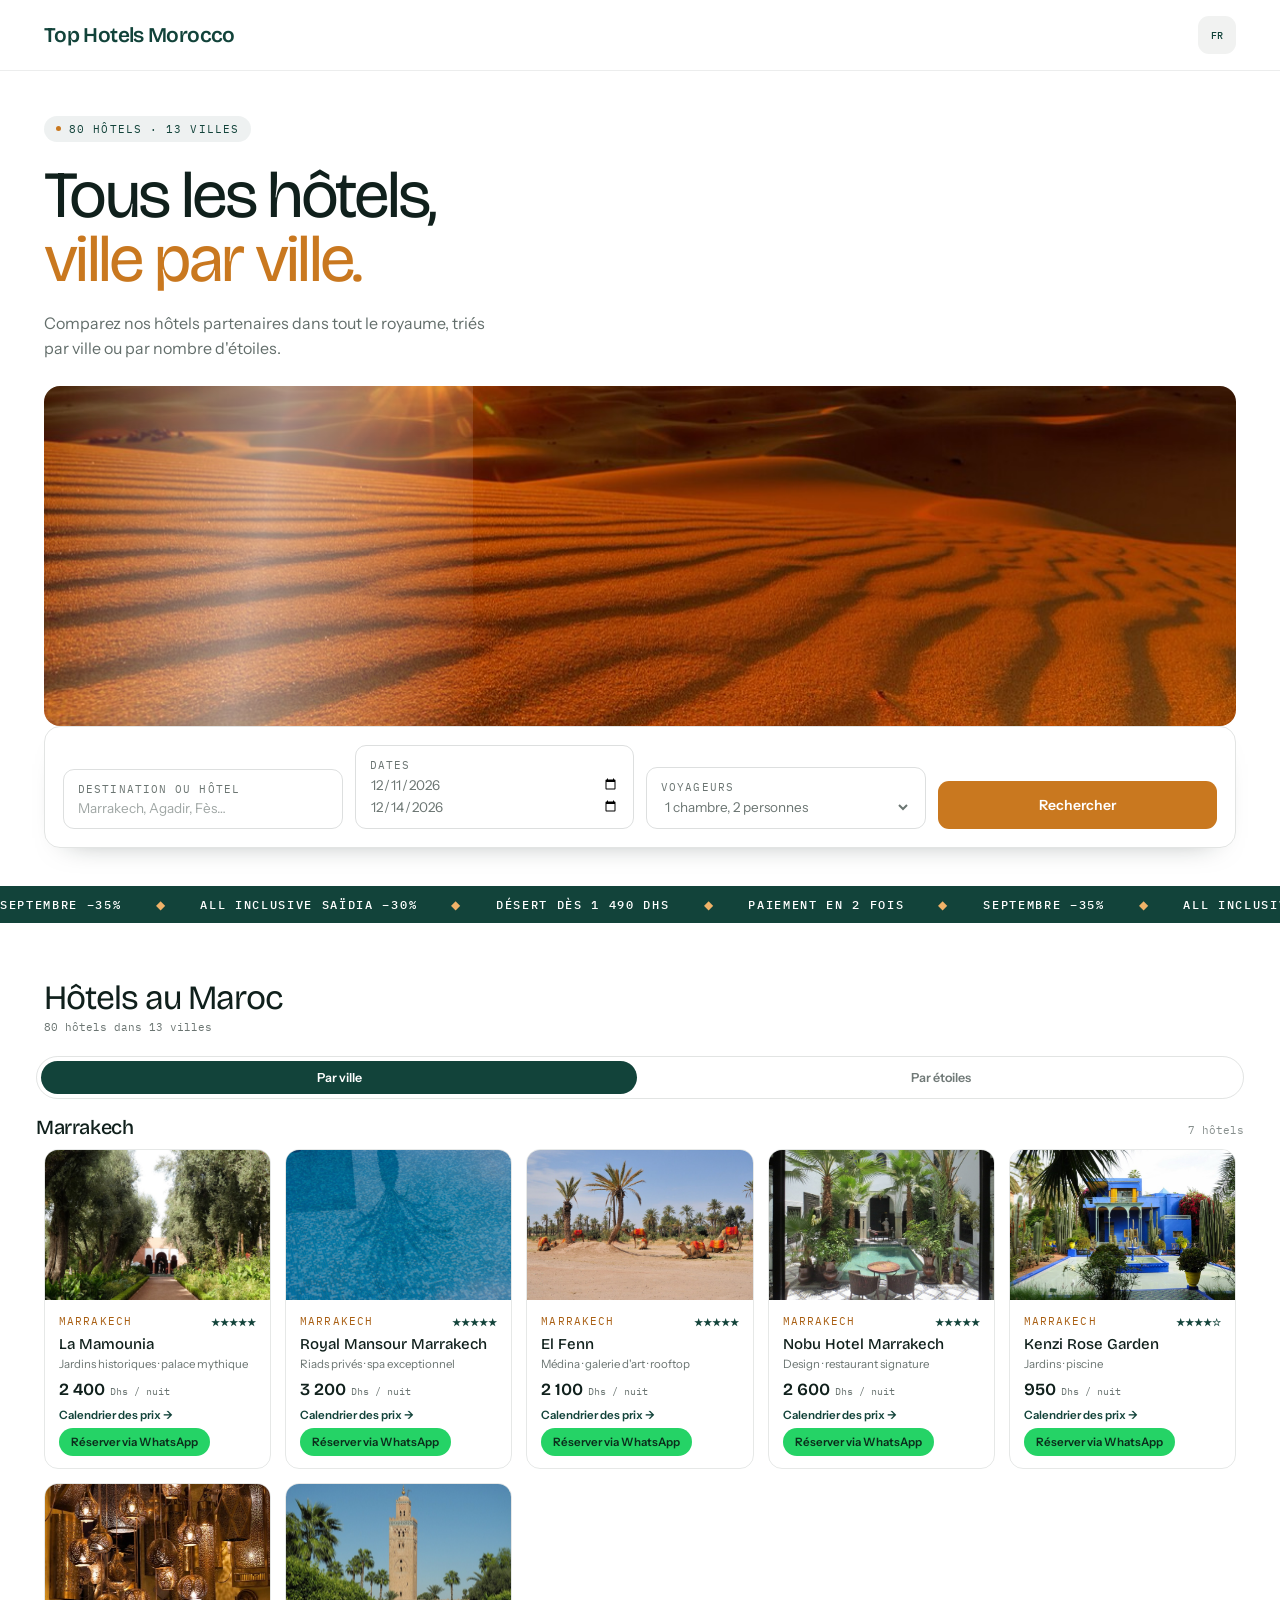
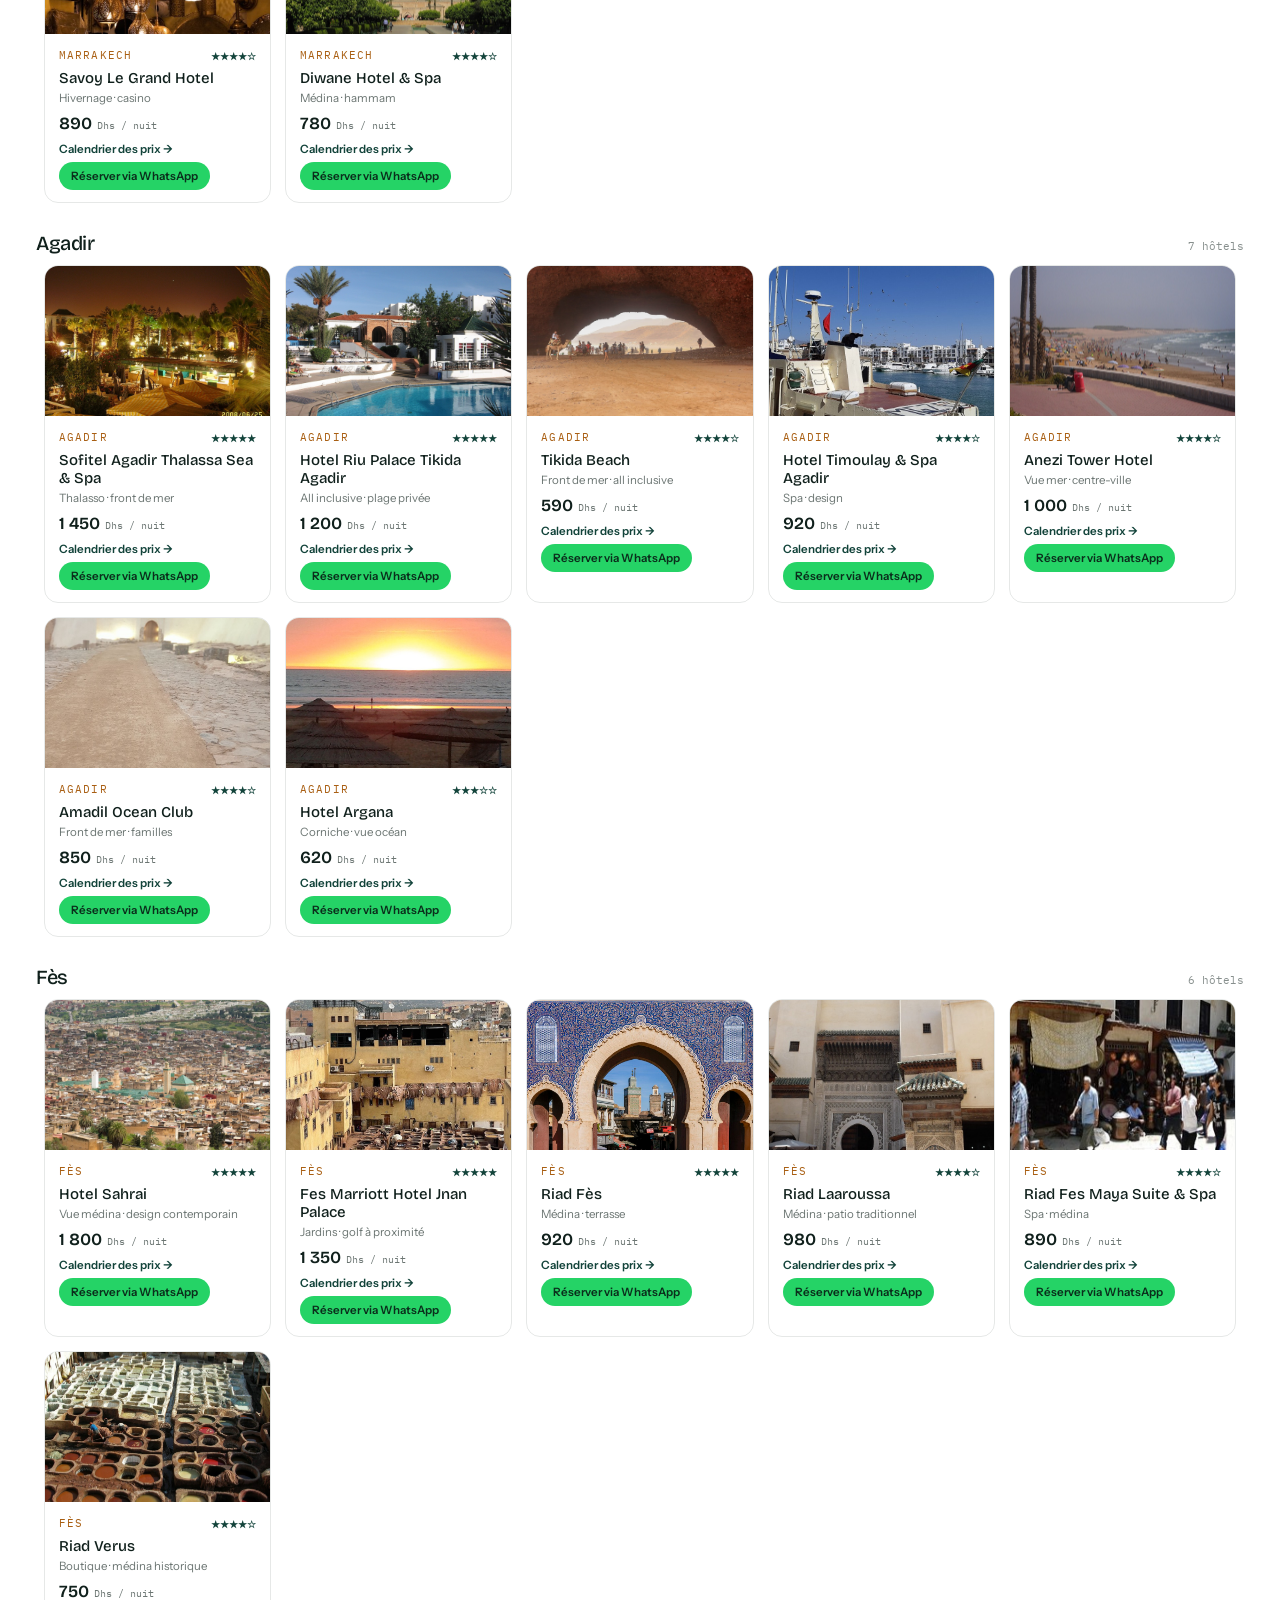
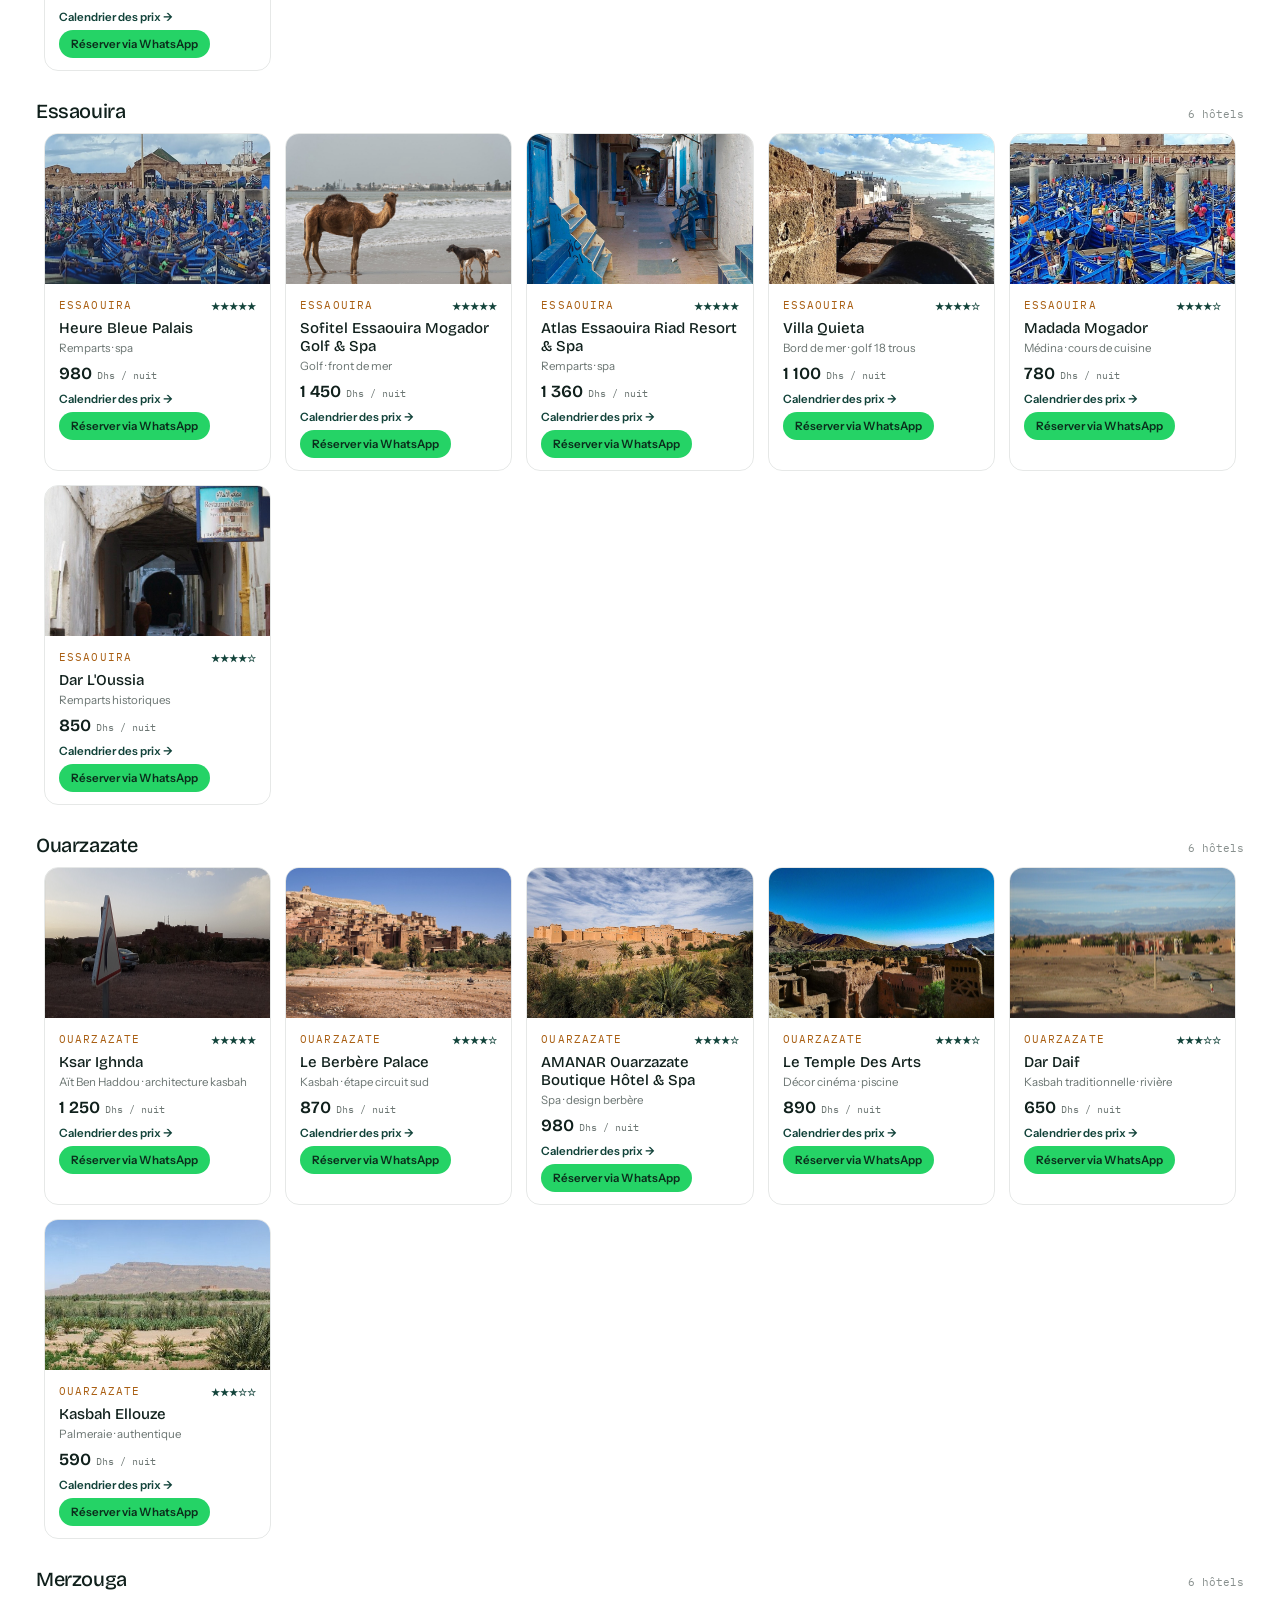
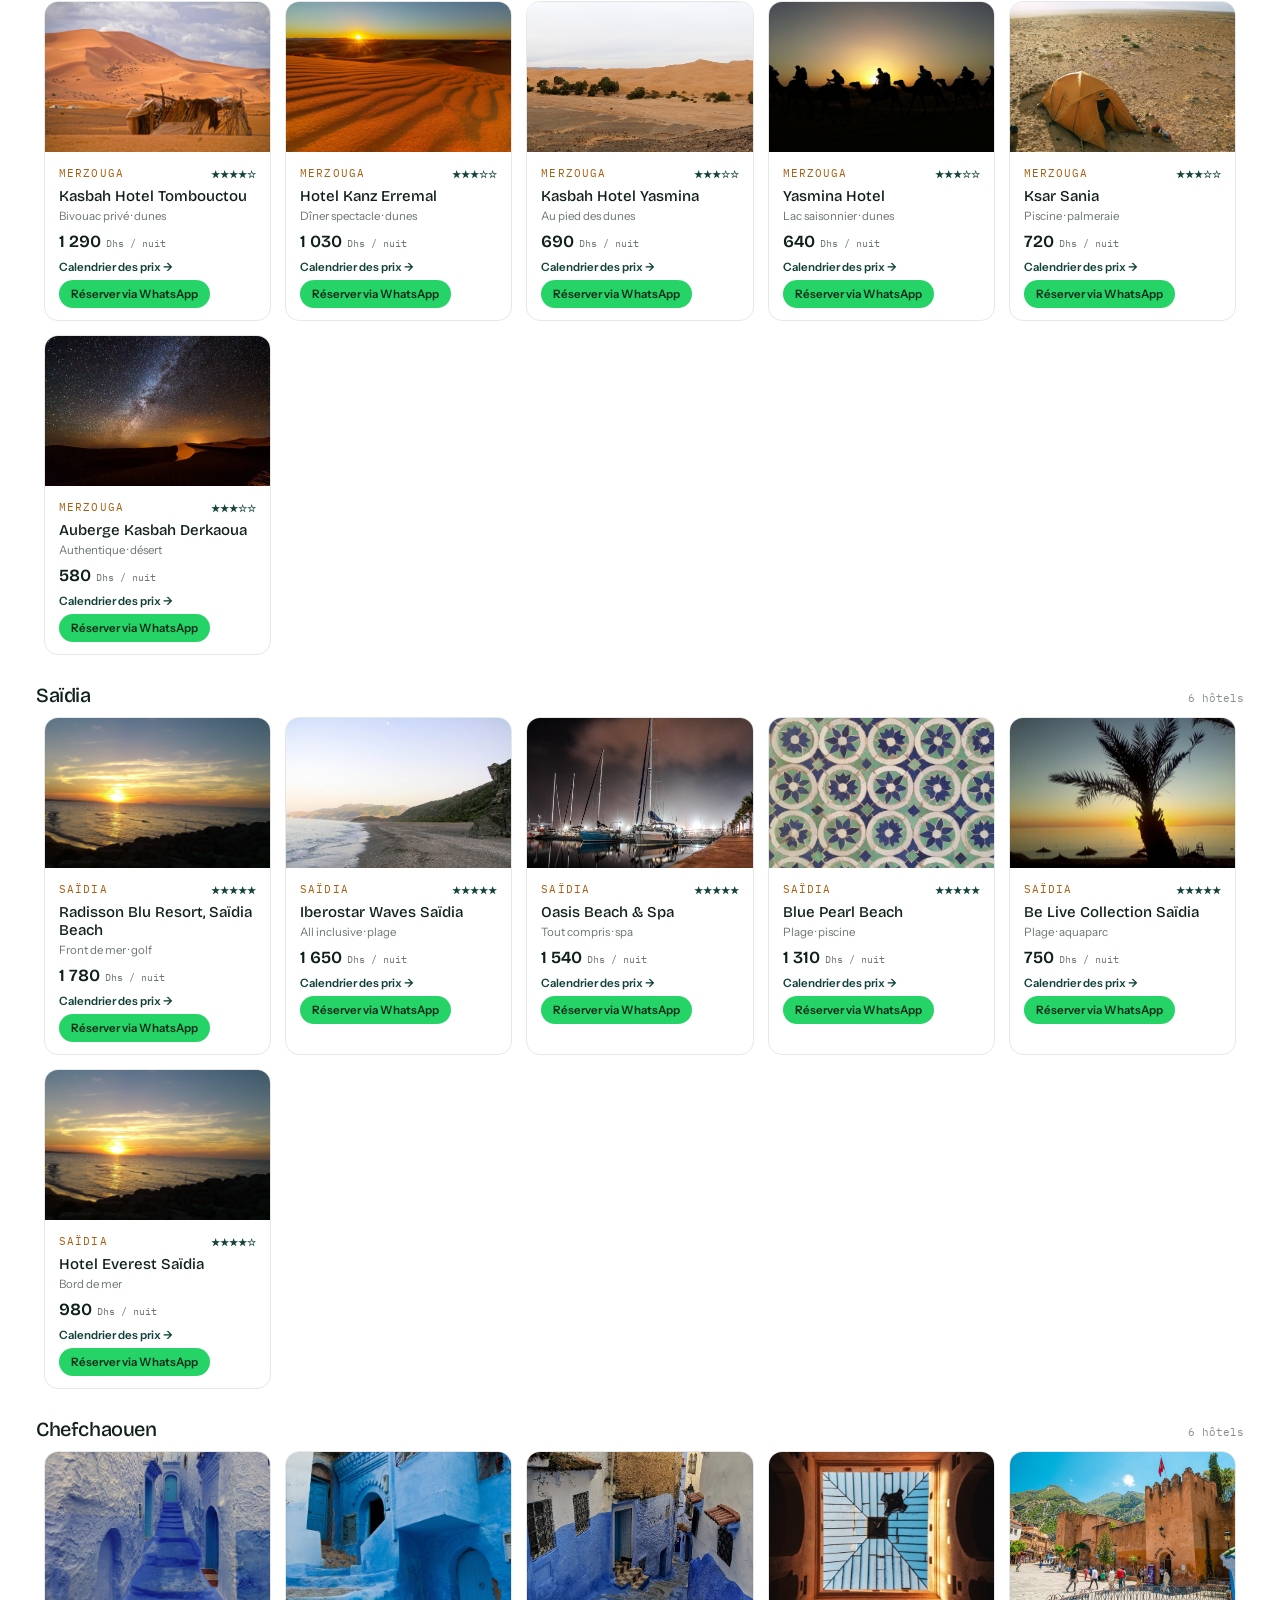
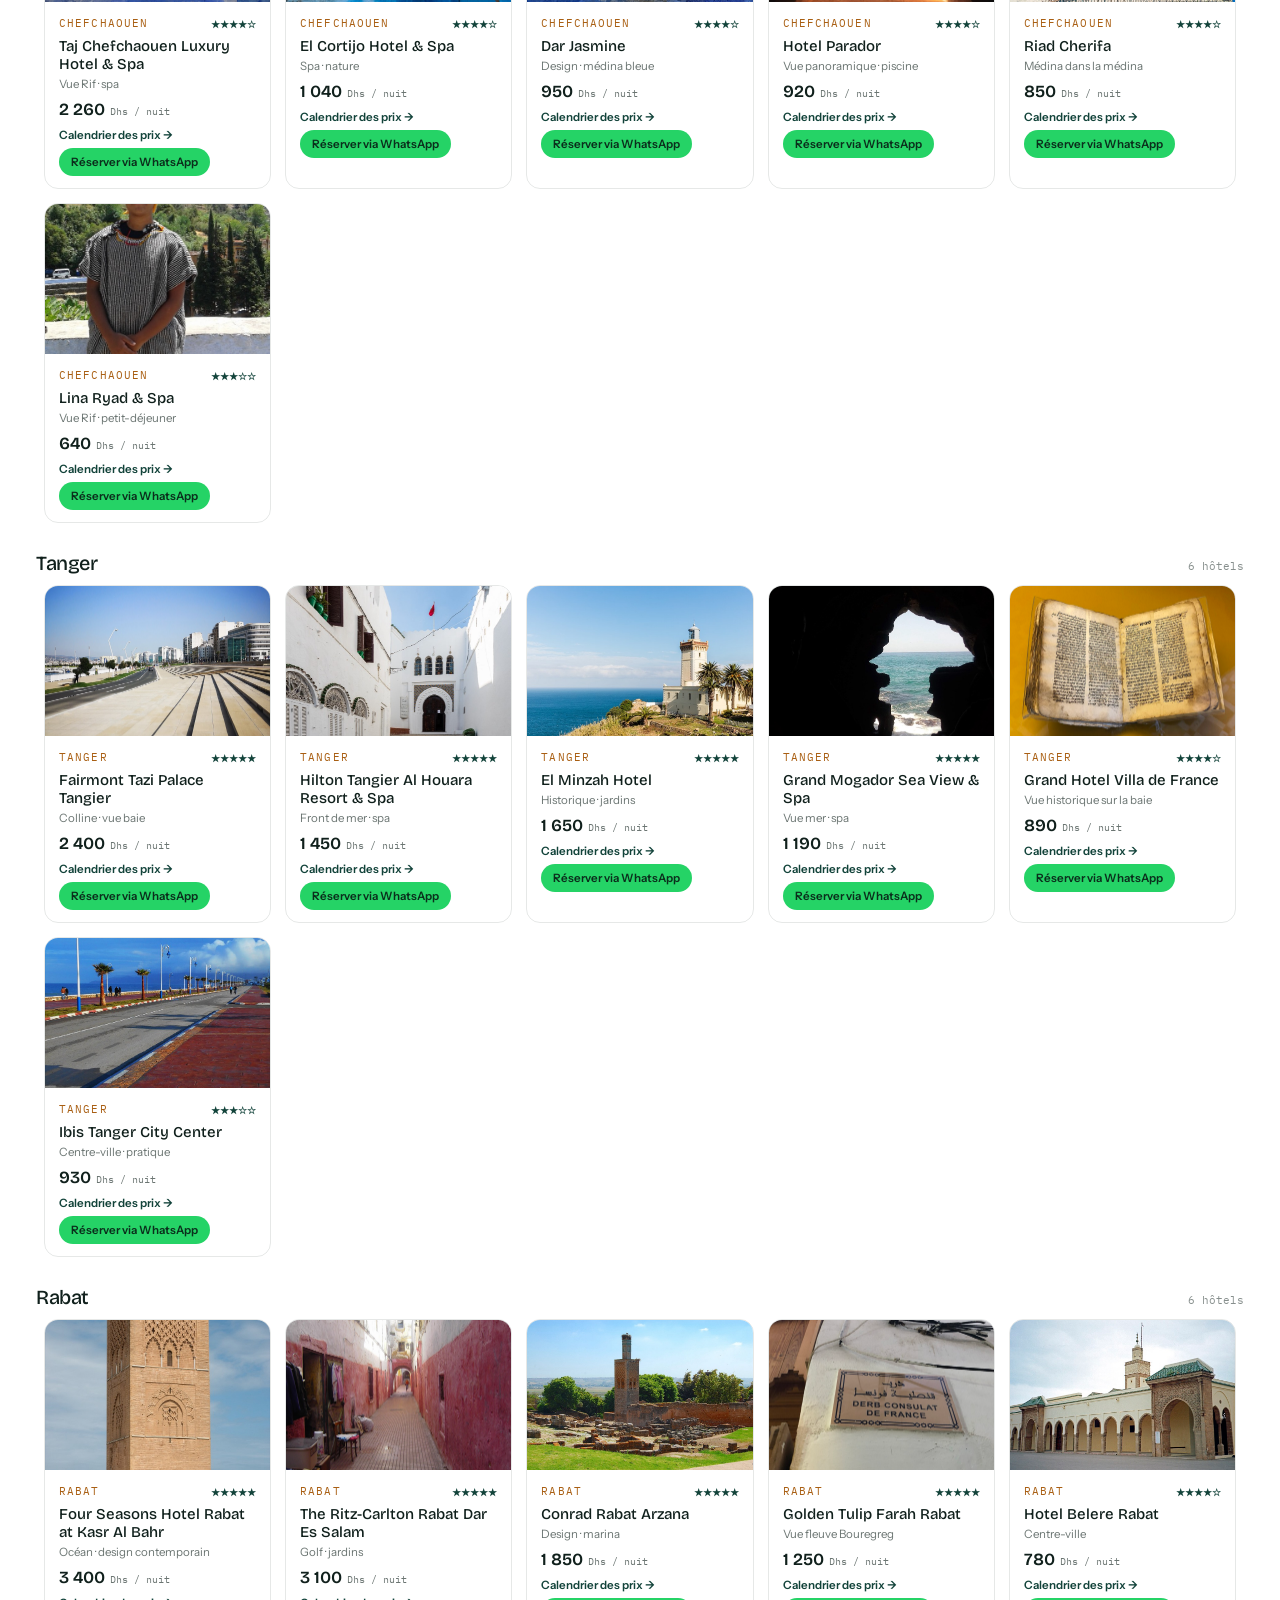
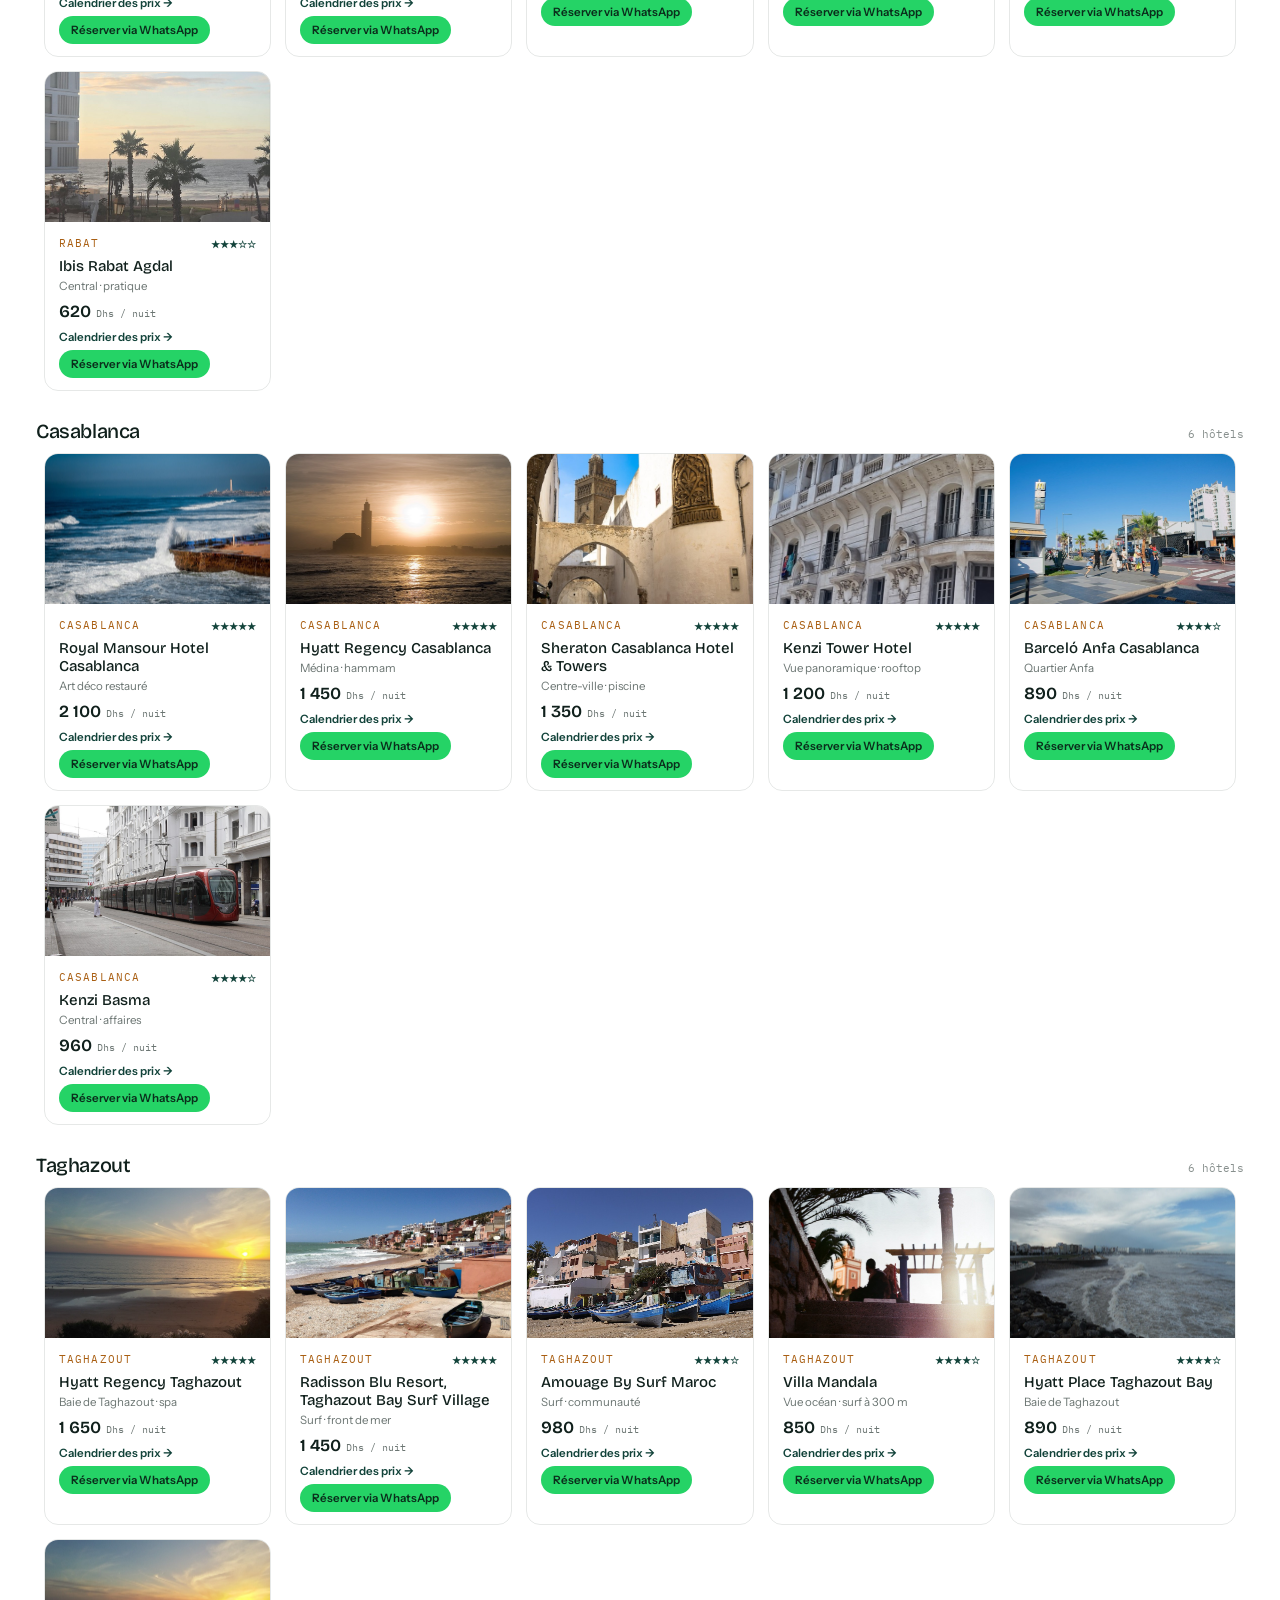
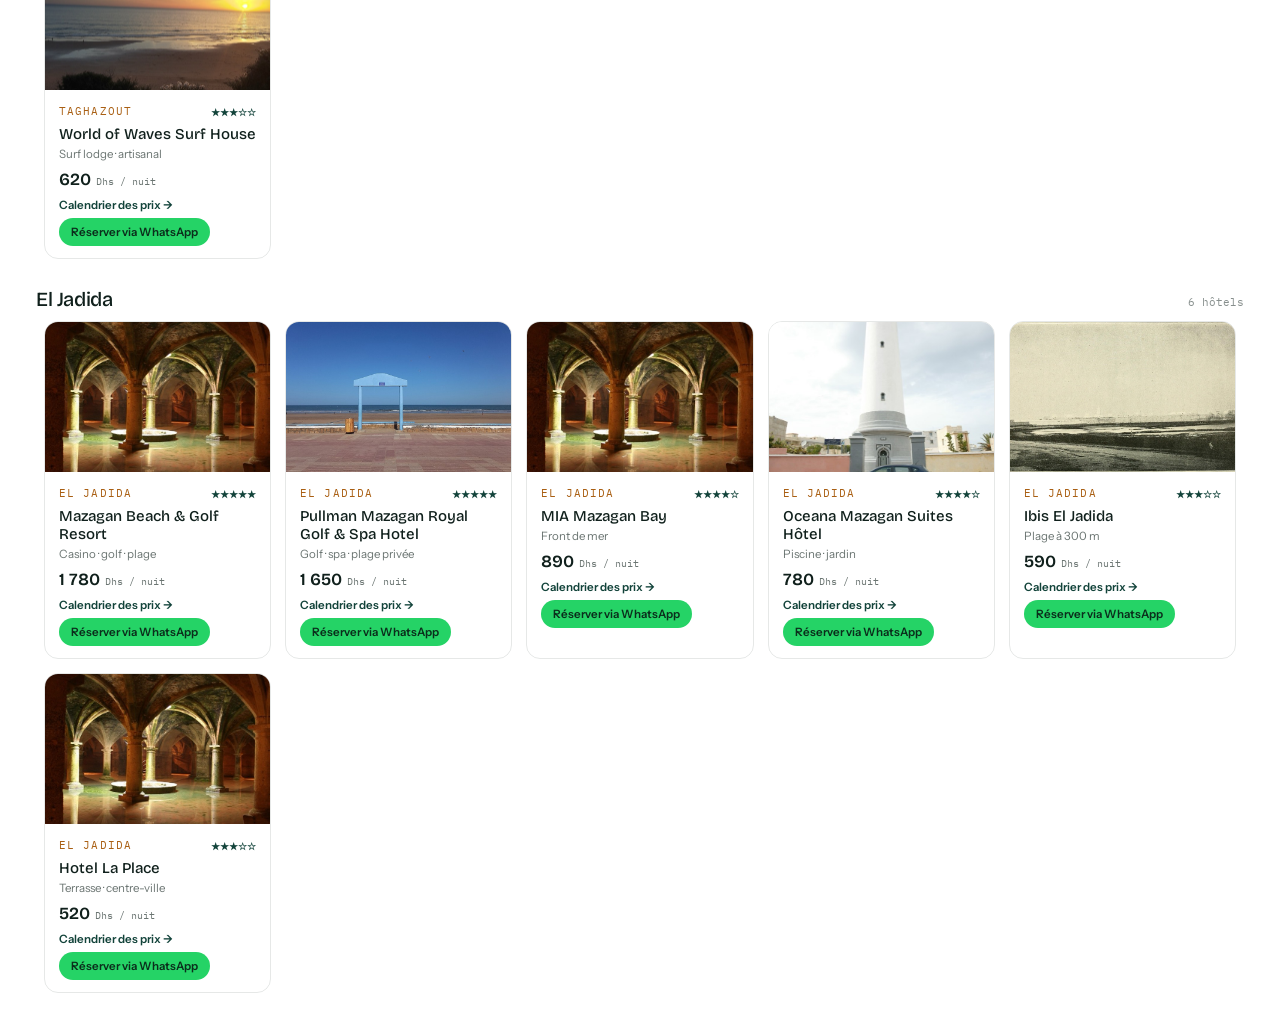
==== commit bee8f6e9: "top" ====
--- a/hotels.html
+++ b/hotels.html
@@ -3,7 +3,7 @@
 <head>
 <meta charset="utf-8">
 <meta name="viewport" content="width=device-width, initial-scale=1">
-<title>Tous les hôtels — Maroc Voyages</title>
+<title>Tous les hôtels — Top Hotels Morocco</title>
 <link rel="preconnect" href="https://fonts.googleapis.com">
 <link rel="preconnect" href="https://fonts.gstatic.com" crossorigin>
 <link href="https://fonts.googleapis.com/css2?family=Bricolage+Grotesque:opsz,wght@12..96,300;12..96,400;12..96,500;12..96,600&family=Instrument+Sans:wght@400;500;600&family=IBM+Plex+Mono:wght@400;500&display=swap" rel="stylesheet">
@@ -16,7 +16,7 @@
   <!-- Sticky header -->
   <header class="header">
     <div class="header-row">
-      <span class="brand">Maroc Voyages</span>
+      <span class="brand">Top Hotels Morocco</span>
       <div class="lang-btn">FR</div>
     </div>
   </header>
--- a/style.css
+++ b/style.css
@@ -11,8 +11,6 @@
 }
 
 * { box-sizing: border-box; }
-
-.desktop-only { display: none; }
 
 body {
   margin: 0;
@@ -737,6 +735,11 @@
   from { opacity: 0; transform: scale(.96) translateY(6px); }
   to { opacity: 1; transform: scale(1) translateY(0); }
 }
+
+/* Placed after every base rule so it always wins the cascade tie-break
+   against same-specificity single-class rules (e.g. .header-row) at
+   mobile widths; the media query below re-overrides it per element. */
+.desktop-only { display: none; }
 
 @media (min-width: 960px) {
   .desktop-only { display: block; }
